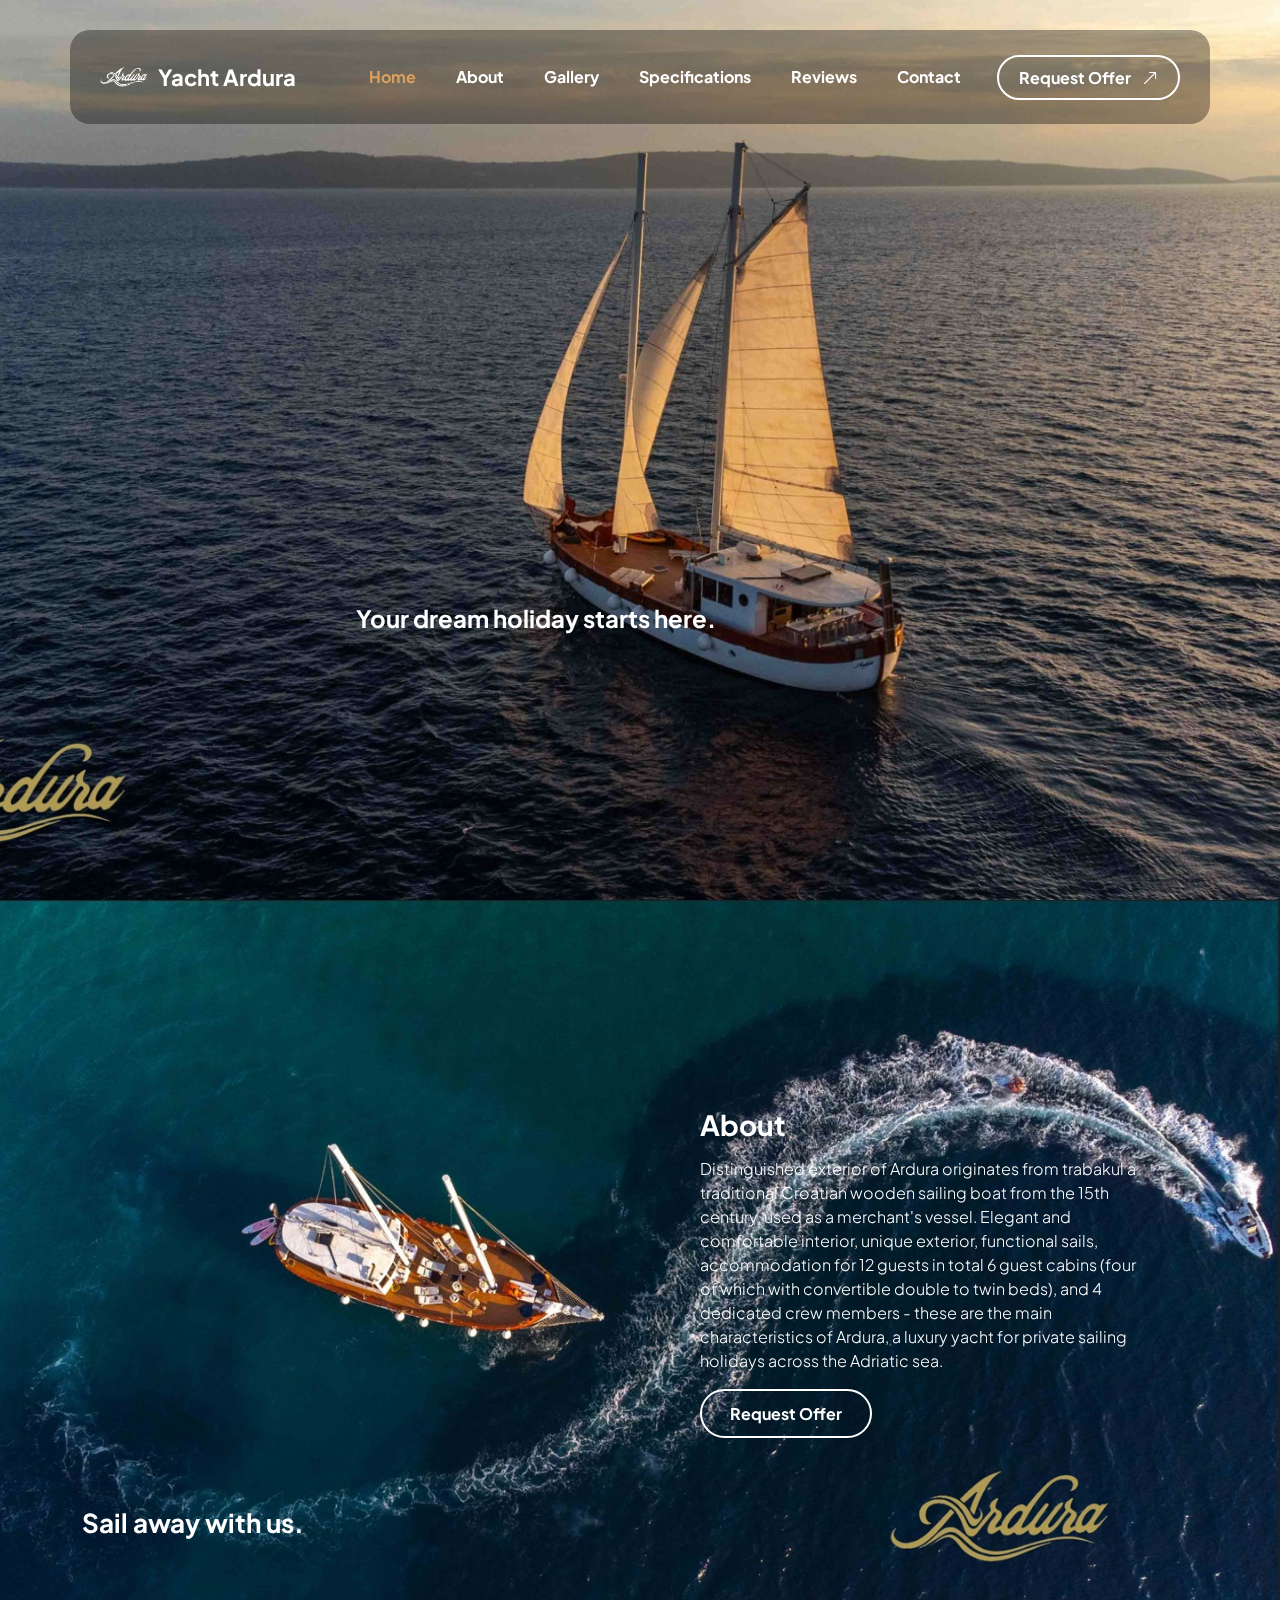
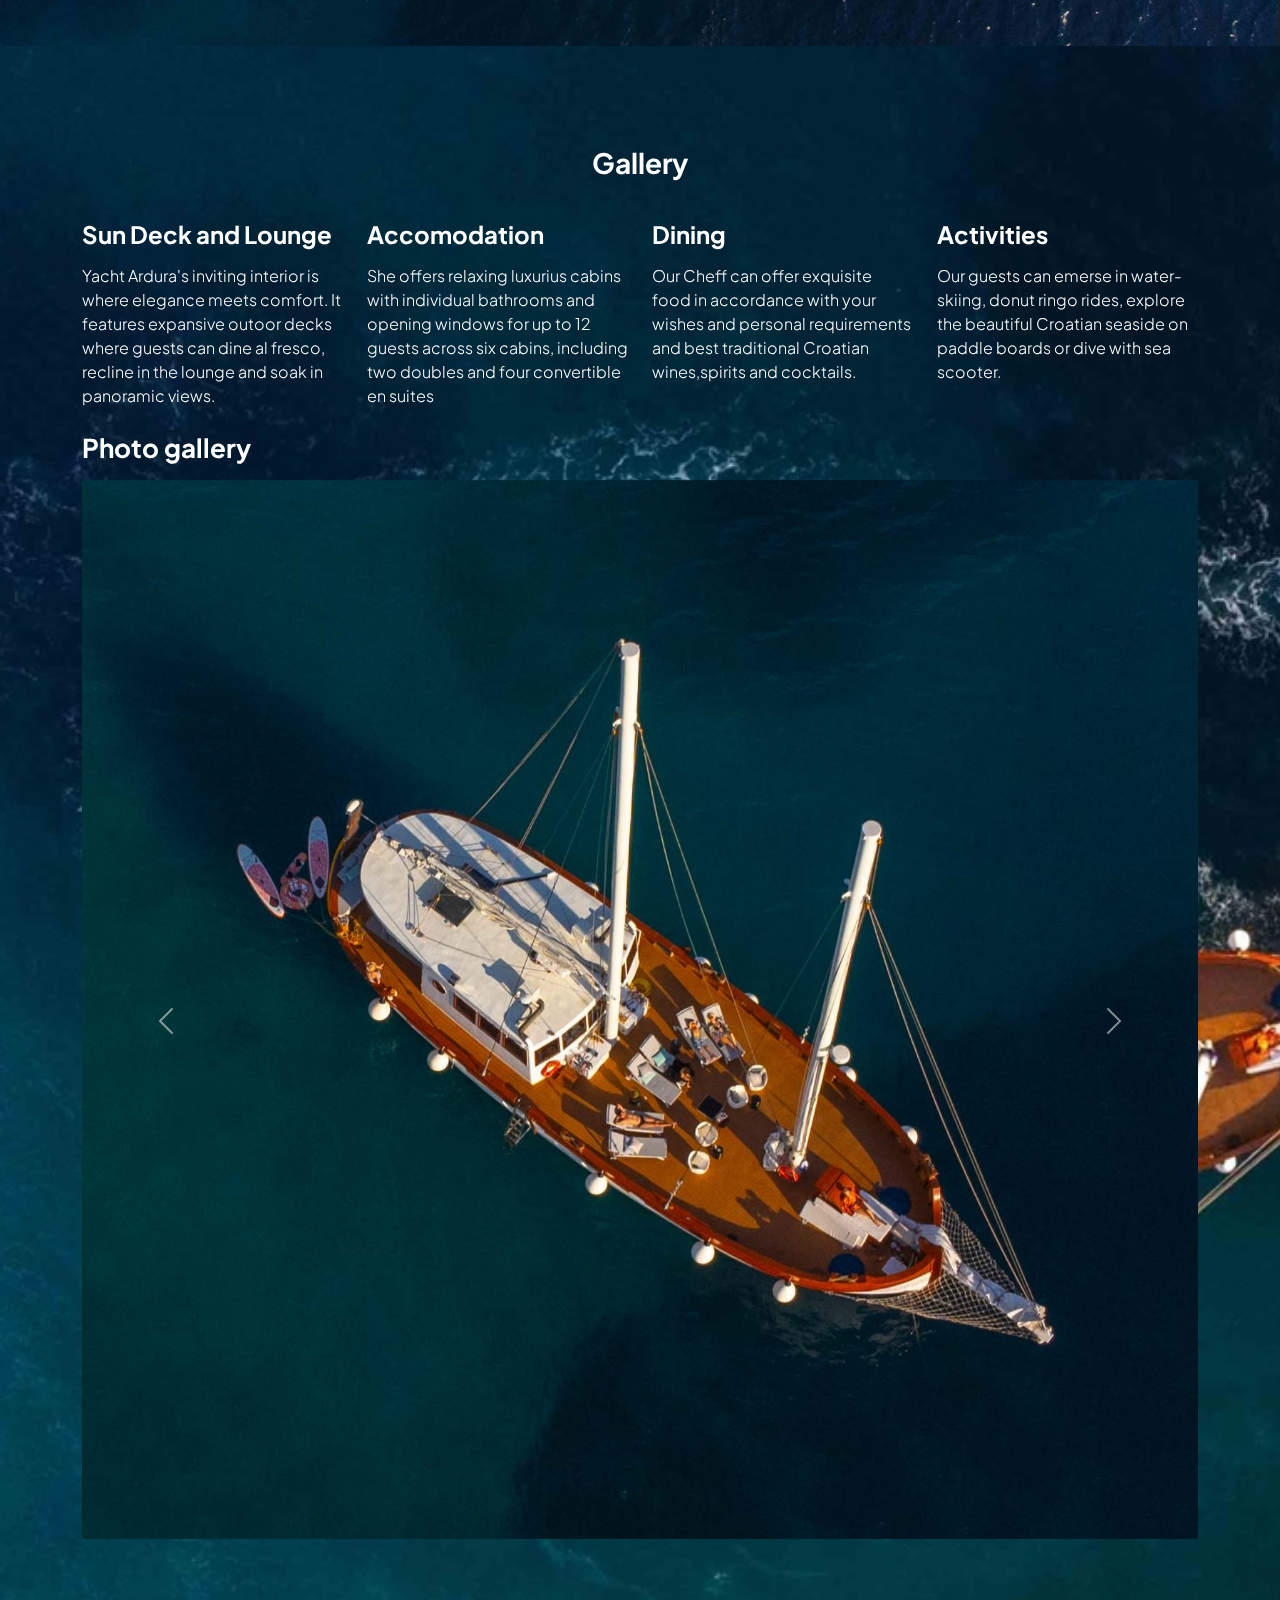
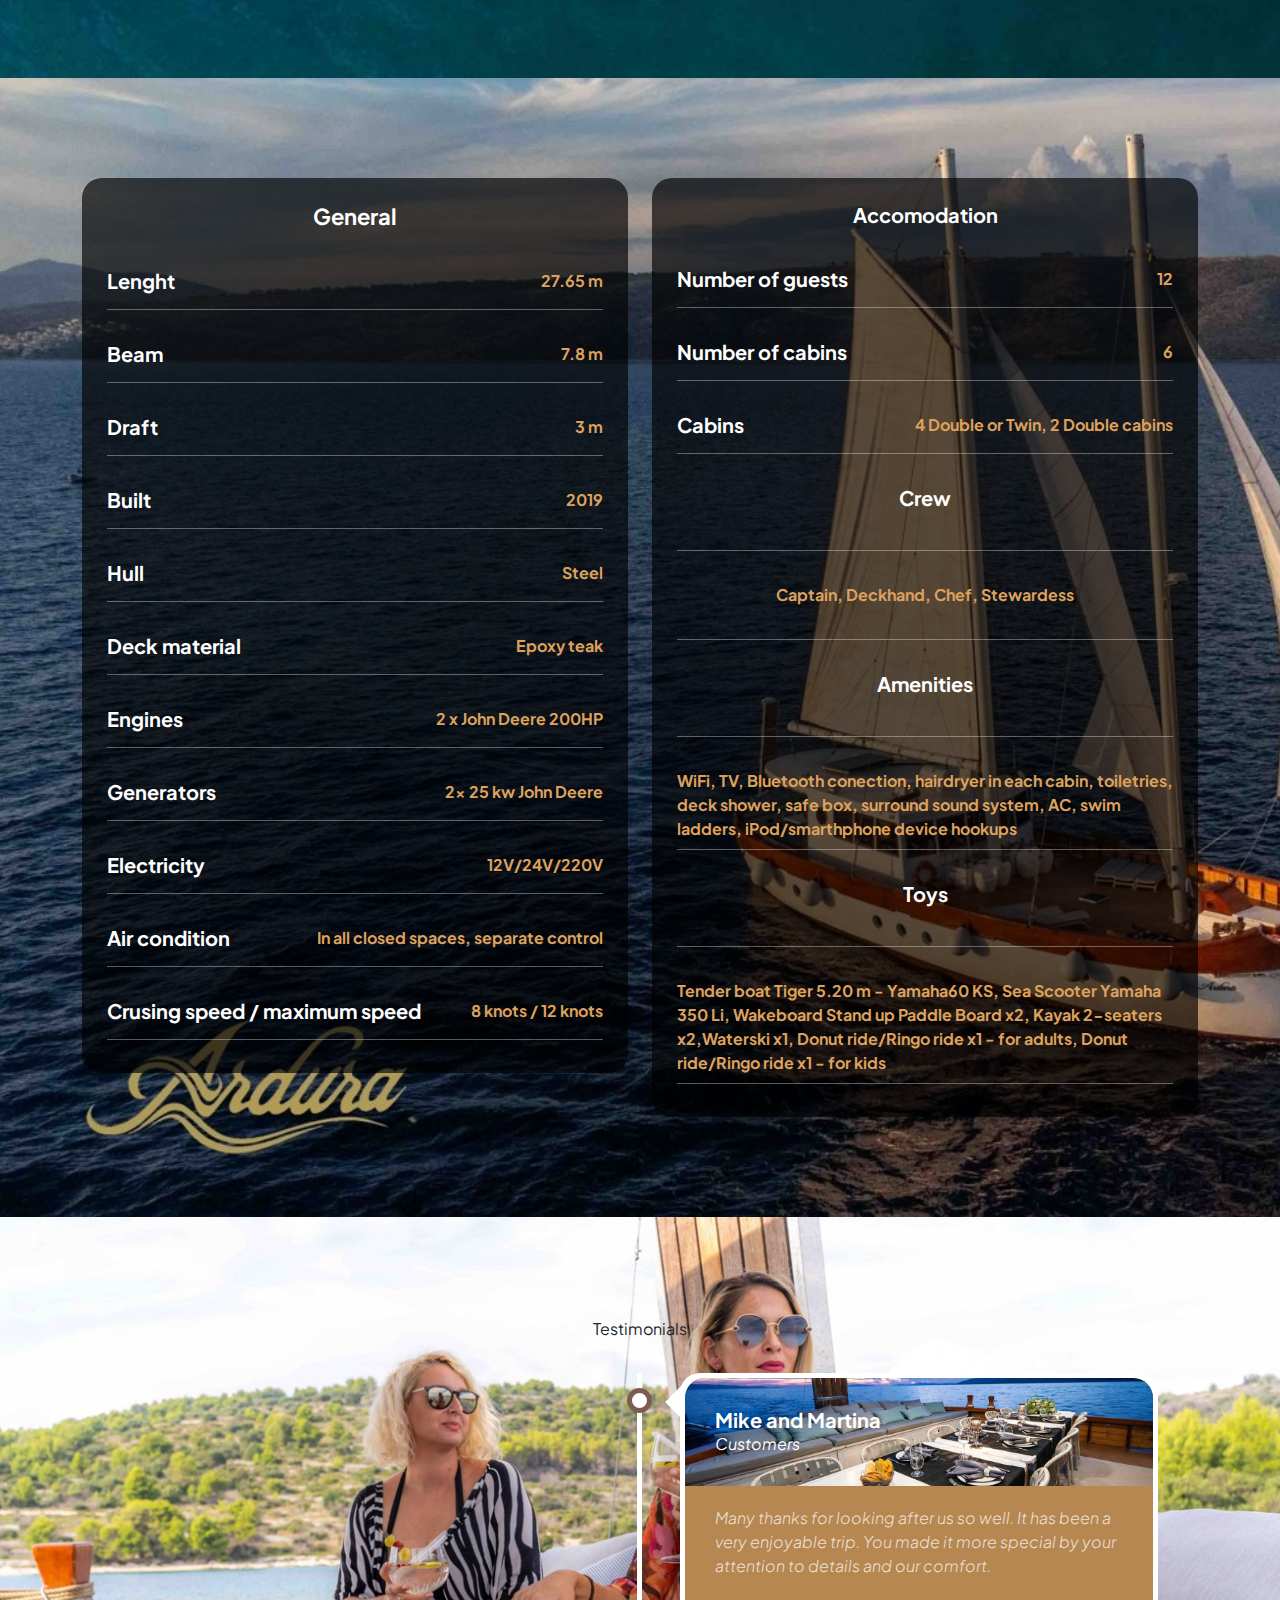
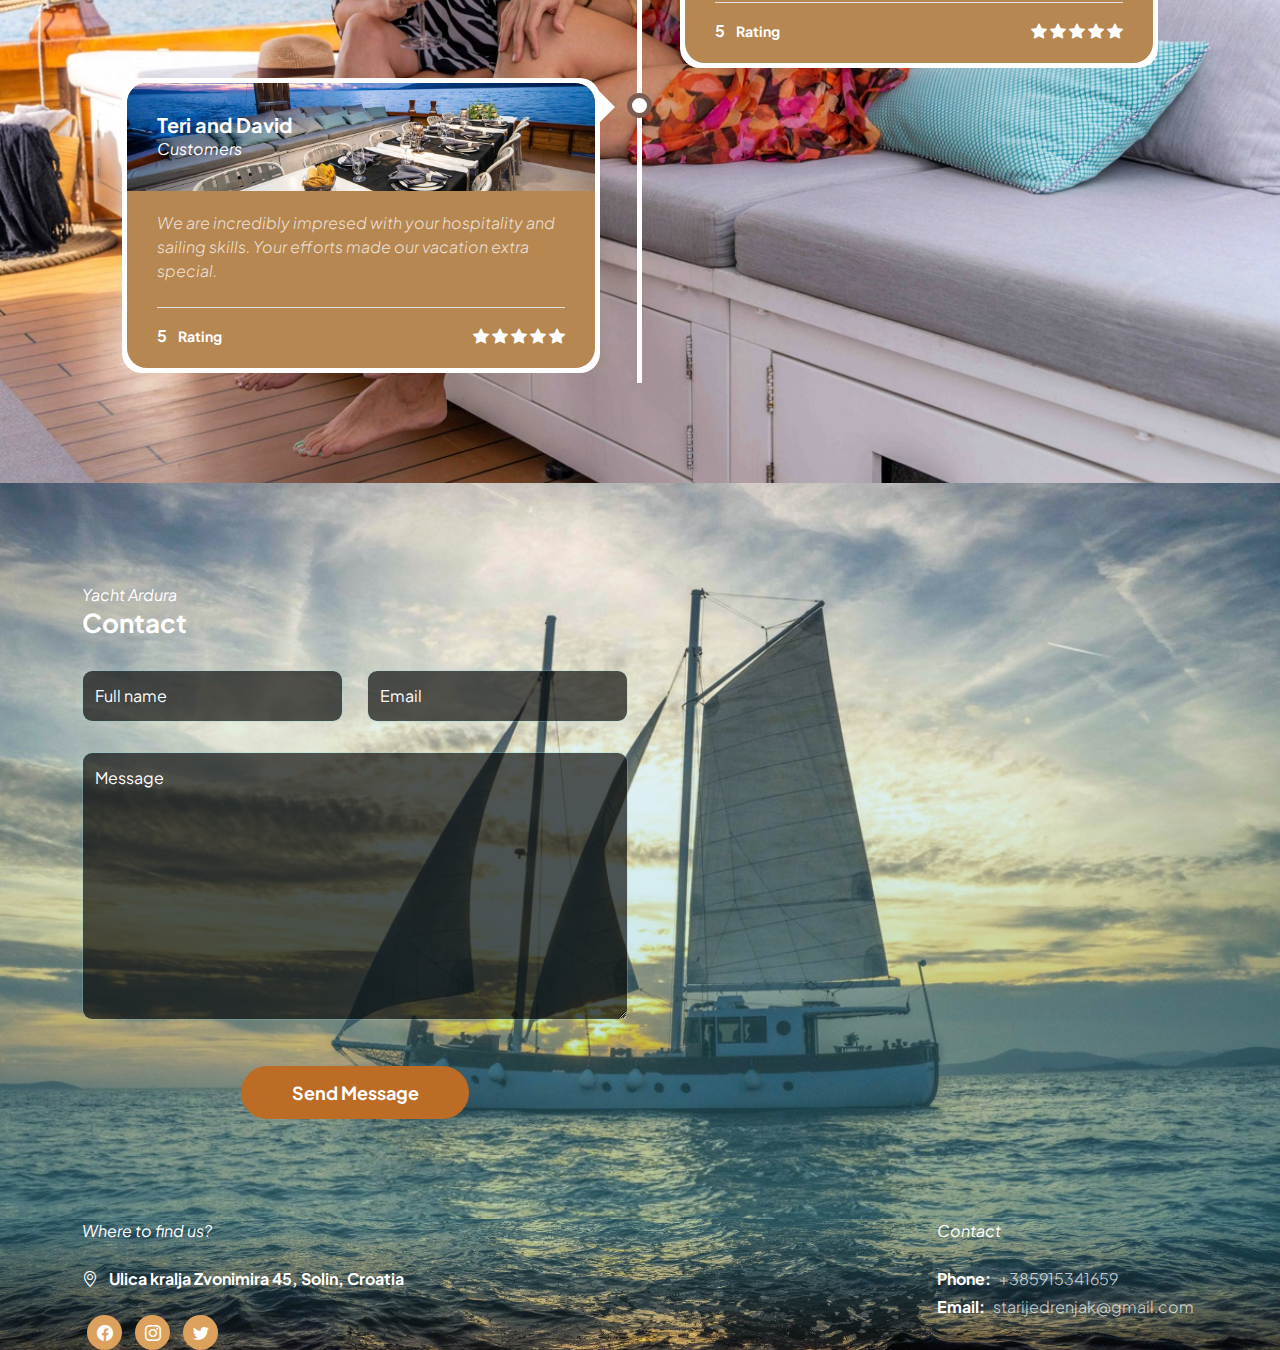
==== index.html @ 4494aa52 "Update index.html" ====
<!doctype html>
<html lang="en">
    <head>
        <meta charset="utf-8">
        <meta name="viewport" content="width=device-width, initial-scale=1">

        <title>Yacht Ardura HTML CSS</title>

        <!-- CSS FILES -->                
        <link rel="preconnect" href="https://fonts.googleapis.com">
        
        <link rel="preconnect" href="https://fonts.gstatic.com" crossorigin>

        <link href="https://fonts.googleapis.com/css2?family=Plus+Jakarta+Sans:ital,wght@0,200;0,400;0,600;0,700;1,200;1,700&display=swap" rel="stylesheet">
            
        <link href="css/bootstrap.min.css" rel="stylesheet">

        <link href="css/bootstrap-icons.css" rel="stylesheet">

        <link href="css/vegas.min.css" rel="stylesheet">

        <link href="css/custom.css" rel="stylesheet">
        
<!--navigation bar-->
</head>
    
<body>
            
        <main>
            <nav class="navbar navbar-expand-lg">                
                <div class="container">
                    <a class="navbar-brand d-flex align-items-center" href="index.html">
                        <img src="images/arduragoldlogo.png" class="navbar-brand-image img-fluid" alt="">
                        Yacht Ardura
                    </a>
    
                    <button class="navbar-toggler" type="button" data-bs-toggle="collapse" data-bs-target="#navbarNav" aria-controls="navbarNav" aria-expanded="false" aria-label="Toggle navigation">
                        <span class="navbar-toggler-icon"></span>
                    </button>
    
                    <div class="collapse navbar-collapse" id="navbarNav">
                        <ul class="navbar-nav ms-lg-auto">
                            <li class="nav-item">
                                <a class="nav-link click-scroll" href="#section_1">Home</a>
                            </li>
    
                            <li class="nav-item">
                                <a class="nav-link click-scroll" href="#section_2">About</a>
                            </li>

                            <li class="nav-item">
                                <a class="nav-link click-scroll" href="#section_3">Gallery</a>
                            </li>

                            <li class="nav-item">
                                <a class="nav-link click-scroll" href="#section_4">Specifications</a>
                            </li>

                            <li class="nav-item">
                                <a class="nav-link click-scroll" href="#section_5">Reviews</a>
                            </li>

                            <li class="nav-item">
                                <a class="nav-link click-scroll" href="#section_6">Contact</a>
                            </li>
                        </ul>

                        <div class="ms-lg-3">
                            <a class="btn custom-btn custom-border-btn" href="book.html">
                                Request Offer
                                <i class="bi-arrow-up-right ms-2"></i>
                            </a>
                        </div>
                    </div>
                </div>
            </nav>

<!--home-->
                <section class="hero-section d-flex justify-content-center align-items-center" id="section_1">

                    <div class="container">
                        <div class="row align-items-center">

                            <div class="col-lg-6 col-12 mx-auto">
                                <em class="small-text"></em>
                                
                            <h1>
                             </br>
                             </br>  
                             </br>
                             </br>
                             </br>
                             </br>
                             </br>
                             </br>  
                             </br>
                             </br>
                             </br>
                            </h1>
                                   <div class="col-lg-12 col-12 text-center mb-4 pb-lg-2">
                                  <h3 class="text-white">Your dream holiday starts here.</h3>
                                  </div>                      
                            </div>
                        </div>
                    </div>
                    <div class="hero-slides"></div>
                </section>

<!--about-->
                <section class="about-section section-padding" id="section_2">
                    <div class="section-overlay"></div>
                    <div class="container">
                        <div class="row align-items-center">
                            <div class="col-lg-6 col-12">
                                <div class="ratio ratio-1x1">
                                        <div class="about-video-info d-flex flex-column">
                                        <h4 class="mt-auto"></h4>
                                        <h2>Sail away with us.</h2>
                                    </div>
                                </div>
                            </div>

                            <div class="col-lg-5 col-12 mt-4 mt-lg-0 mx-auto">
                                <em class="text-white"></em>
                                <h1 class="text-white mb-3">About</h1>
                                <p class="text-white">Distinguished exterior of Ardura originates from trabakul a traditional Croatian wooden sailing boat from the 15th century, used as a merchant's vessel. Elegant and comfortable interior, unique exterior, functional sails, accommodation for 12 guests in total 6 guest cabins (four of which with convertible double to twin beds), and 4 dedicated crew members - these are the main characteristics of Ardura, a luxury yacht for private sailing holidays across the Adriatic sea.
                                </p>
                             <a class="btn custom-btn custom-border-btn" href="book.html">Request Offer</a>
                            </div>
                        </div>
                    </div>
                </section>
 <!--gallery-->     
                <section class="gallery-section section-padding" id="section_3">
                                  <div class="container">
                        <div class="row justify-content-center">
                            <div class="col-lg-12 col-12 text-center mb-4 pb-lg-2">
                                <h1 class="text-white">Gallery</h1>
                            </div>

                            <div class="col-lg-3 col-md-6 col-12 mb-4">
                                <div class="team-block-wrap">
                                    <div class="team-block-info d-flex flex-column">
                                        <div class="d-flex mt-auto mb-3">
                                            <h3 class="text-white mb-0">Sun Deck and Lounge</h3>
                                        </div>
                                        <p class="text-white mb-0">Yacht Ardura's inviting interior is where elegance meets comfort. It features expansive outoor decks where guests can dine al fresco, recline in the lounge and soak in panoramic views.</p>
                                    </div>
                                </div>
                            </div>
                            <div class="col-lg-3 col-md-6 col-12 mb-4">
                                <div class="team-block-wrap">
                                    <div class="team-block-info d-flex flex-column">
                                        <div class="d-flex mt-auto mb-3">
                                            <h3 class="text-white mb-0">Accomodation</h3>
                                        </div>
                                        <p class="text-white mb-0">She offers relaxing luxurius cabins with individual bathrooms and opening windows for up to 12 guests across six cabins, including two doubles and four convertible en suites</p>
                                    </div>
                                </div>
                            </div>
                            <div class="col-lg-3 col-md-6 col-12 mb-4">
                                <div class="team-block-wrap">
                                    <div class="team-block-info d-flex flex-column">
                                        <div class="d-flex mt-auto mb-3">
                                            <h3 class="text-white mb-0">Dining</h3>
                                         </div>
                                        <p class="text-white mb-0">Our Cheff can offer exquisite food in accordance with your wishes and personal requirements and best traditional Croatian wines,spirits and cocktails.</br> </br>  </p>
                                    </div>
                                </div>
                            </div>
                            <div class="col-lg-3 col-md-6 col-12 mb-4">
                                <div class="team-block-wrap">
                                    <div class="team-block-info d-flex flex-column">
                                        <div class="d-flex mt-auto mb-3">
                                            <h3 class="text-white mb-0">Activities</h3>
                                        </div>
                                        <p class="text-white mb-0">Our guests can emerse in water-skiing, donut ringo rides, explore the beautiful Croatian seaside on  paddle boards or dive with sea scooter.</p>
                                    </div>                                
                                </div>
                            </div>
                        </div>
                                        <div class="section-overlay"></div>
                                        <h2 class="text-white mb-3">Photo gallery</h2>
                                          <div class="carousel-container">
                                       <style>
                                           .carousel-indicators img{
                                               width: 70px;
                                               display: block;
                                           }
                                           .carousel-indicators button{
                                               width: max-content!important;
                                           }
                                           .carousel-indicators{
                                               position: unset;
                                           }
                                       </style>
                                       
                         <div class="carousel slide" 
                                   id="carouselDemo"
                                   data-bs-wrap="true" 
                                   data-bs-ride="carousel">
                                   
                                       <div class="carousel-inner">
                                        <div class="carousel-item active"
                                        data-bs-interval="2000">
                                            <img src="images/topardura.jpg" class="w-100">
                                            <div class="carousel-caption">
                                            </div>
                                        </div>

                                        <div class="carousel-item " 
                                        data-bs-interval="2000">
                                            <img src="images/guests sundeck.jpg" class="w-100">
                                            <div class="carousel-caption">
                                           </div>
                                        </div>
                                
                                        <div class="carousel-item " 
                                        data-bs-interval="2000">
                                            <img src="images/luminous main saloon.jpg" class="w-100">
                                            <div class="carousel-caption">
                                           </div>
                                        </div>
                                
                                        <div class="carousel-item " 
                                        data-bs-interval="2000">
                                            <img src="images/room main.jpg" class="w-100">
                                            <div class="carousel-caption">
                                            </div>
                                        </div>
                                
                                        <div class="carousel-item "
                                        data-bs-interval="2000">
                                            <img src="images/room and bathroom.jpg" class="w-100">
                                            <div class="carousel-caption">
                                            </div>
                                        </div>

                                        <div class="carousel-item "
                                        data-bs-interval="2000">
                                            <img src="images/room double to single.jpg" class="w-100">
                                            <div class="carousel-caption">
                                            </div>
                                        </div>

                                        <div class="carousel-item " 
                                              data-bs-interval="2000">
                                               <img src="images/wine.jpg" class="w-100">
                                               <div class="carousel-caption">
                                              </div>
                                        </div>
                                                                         
                                        <div class="carousel-item " 
                                           data-bs-interval="2000">
                                               <img src="images/sea food.jpg" class="w-100">
                                               <div class="carousel-caption">
                                              </div>
                                        </div>
                                   
                                        <div class="carousel-item " 
                                           data-bs-interval="2000">
                                               <img src="images/dinner.jpg" class="w-100">
                                               <div class="carousel-caption">
                                               </div>
                                        </div>
                                   
                                        <div class="carousel-item "
                                        data-bs-interval="2000">
                                               <img src="images/guests at dinner.jpg" class="w-100">
                                               <div class="carousel-caption">
                                               </div>
                                        </div>
                                    </div>
                                   
                                    <button class="carousel-control-prev" 
                                        type="button"
                                        data-bs-target="#carouselDemo" 
                                        data-bs-slide="prev">
                                        <span class="carousel-control-prev-icon"></span>
                                   </button>
                                   
                                    <button class="carousel-control-next"
                                        type="button"
                                        data-bs-target="#carouselDemo"
                                       data-bs-slide="next">
                                       <span class="carousel-control-next-icon"></span>
                                    </button>
                                   
                                    <div class="carousel-indicators">
                                         <button type="button" class="active"
                                         data-bs-target="#carouselDemo"
                                         data-bs-slide-to="0">
                                     </button>
                               
                                    <button type="button" 
                                     data-bs-target="#carouselDemo"
                                     data-bs-slide-to="1">
                                    </button>

                                <button type="button" 
                                    data-bs-target="#carouselDemo"
                                    data-bs-slide-to="2">
                                   </button>
                            
                                <button type="button"
                                    data-bs-target="#carouselDemo"
                                    data-bs-slide-to="3">
                                </button>
                            
                                <button type="button"
                                    data-bs-target="#carouselDemo"
                                   data-bs-slide-to="4">
                                 </button>


                                <button type="button"
                                   data-bs-target="#carouselDemo"
                                   data-bs-slide-to="5">
                                   </button>

                                <button type="button" class="active"
                                   data-bs-target="#carouselDemo"
                                    data-bs-slide-to="6">
                                  </button>
                                   
                                <button type="button" 
                                    data-bs-target="#carouselDemo"
                                      data-bs-slide-to="7">
                                 </button>
                                   
                                 <button type="button"
                                           data-bs-target="#carouselDemo"
                                        data-bs-slide-to="8">                          
                                 </button>
                                   
                                <button type="button"
                                           data-bs-target="#carouselDemo"
                                           data-bs-slide-to="9">                                          
                                </button>
                                         </button>
                                       </div>
                                   </div>
                               </div>
                            </div>
                        </div>  
                               <script src="https://cdn.jsdelivr.net/npm/bootstrap@5.2.3/dist/js/bootstrap.min.js"></script>
                           </section> 

 <!--Specification-->     
                <section class="specifications-section section-padding" id="section_4">
                    <div class="container">
                        <div class="row">

                            <div class="col-lg-6 col-12 mb-4 mb-lg-0">
                                <div class="menu-block-wrap">
                                    <div class="text-center mb-4 pb-lg-2">
                                        <h4 class="text-white">General</h4>
                                    </div>

                                    <div class="menu-block my-4">
                                        <div class="d-flex">
                                            <h6>Lenght</h6>
                                            <span class="underline"></span>
                                            <strong class="ms-auto">27.65 m</strong>
                                        </div>
                                        <div class="border-top mt-2 pt-2"> 
                                        </div>
                                    </div>
                                   
                                    <div class="menu-block my-4">
                                        <div class="d-flex">
                                            <h6>
                                               Beam
                                            </h6>
                                            <span class="underline"></span>
                                            <strong class="text-white ms-auto"><del></del></strong>
                                            <strong class="ms-2">7.8 m</strong>
                                        </div>
                                        <div class="border-top mt-2 pt-2">                          
                                        </div>
                                    </div>

                                    <div class="menu-block">
                                        <div class="d-flex">
                                            <h6>Draft
                                                <span class="badge ms-3"></span>
                                            </h6>
                                            <span class="underline"></span>
                                            <strong class="ms-auto">3 m</strong>
                                        </div>
                                        <div class="border-top mt-2 pt-2">
                                        </div>
                                    </div>

                                    <div class="menu-block my-4">
                                        <div class="d-flex">
                                            <h6>Built</h6>
                                            <span class="underline"></span>
                                            <strong class="ms-auto">2019</strong>
                                        </div>
                                        <div class="border-top mt-2 pt-2">
                                    </div>
                                    
                                    </div><div class="menu-block my-4">
                                        <div class="d-flex">
                                            <h6>
                                                Hull
                                            </h6>
                                            <span class="underline"></span>
                                            <strong class="text-white ms-auto"><del></del></strong>
                                            <strong class="ms-2">Steel</strong>
                                        </div>
                                        
                                        <div class="border-top mt-2 pt-2">                           
                                        </div>
                                    </div>

                                    <div class="menu-block my-4">
                                        <div class="d-flex">
                                            <h6>
                                               Deck material
                                            </h6>
                                            <span class="underline"></span>
                                            <strong class="text-white ms-auto"><del></del></strong>
                                            <strong class="ms-2">Epoxy teak</strong>
                                        </div>
                                        <div class="border-top mt-2 pt-2">                          
                                        </div>
                                    </div>
 
                                    <div class="menu-block my-4">
                                        <div class="d-flex">
                                            <h6>
                                               Engines
                                            </h6>
                                            <span class="underline"></span>
                                            <strong class="text-white ms-auto"><del></del></strong>
                                            <strong class="ms-2">2 x John Deere 200HP</strong>
                                        </div>
                                        <div class="border-top mt-2 pt-2">
                                        </div>                         
                                    </div>

                                    <div class="menu-block my-4">
                                        <div class="d-flex">
                                            <h6>Generators</h6>
                                            <span class="underline"></span>
                                            <strong class="ms-auto">2x 25 kw John Deere</strong>
                                        </div>
                                        <div class="border-top mt-2 pt-2">
                                        </div>
                                    </div>

                                    <div class="menu-block my-4">
                                        <div class="d-flex">
                                            <h6>Electricity</h6>
                                            <span class="underline"></span>
                                            <strong class="text-white ms-auto"><del></del></strong>
                                            <strong class="ms-2">12V/24V/220V</strong>
                                        </div>
                                        <div class="border-top mt-2 pt-2">                           
                                        </div>
                                    </div>

                                    <div class="menu-block my-4">
                                        <div class="d-flex">
                                            <h6>Air condition</h6>
                                            <span class="underline"></span>
                                            <strong class="text-white ms-auto"><del></del></strong>
                                            <strong class="ms-2">In all closed spaces, separate control</strong>
                                        </div>
                                        <div class="border-top mt-2 pt-2">                         
                                        </div>
                                    </div>
                             
                             
                                    <div class="menu-block">
                                        <div class="d-flex">
                                            <h6>Crusing speed / maximum speed </h6>
                                            <span class="underline"></span>
                                            <strong class="ms-auto">8 knots / 12 knots</strong>
                                        </div>
                                        <div class="border-top mt-2 pt-2">  
                                        </div>
                                    </div>
                                </div>
                            </div>

                            <div class="col-lg-6 col-12">
                                <div class="menu-block-wrap">
                                    <div class="text-center mb-4 pb-lg-2">
                                     <h6 class="text-white">Accomodation</h6>
                                    </div>

                                    <div class="menu-block">
                                        <div class="d-flex">
                                            <h6>Number of guests</h6>
                                            <span class="underline"></span>
                                            <strong class="text-white ms-auto"><del></del></strong>
                                            <strong class="ms-2">12</strong>
                                        </div>
                                        <div class="border-top mt-2 pt-2">
                                      </div>
                                    </div>

                                    <div class="menu-block my-4">
                                        <div class="d-flex">
                                            <h6>Number of cabins</h6>
                                            <span class="underline"></span>
                                            <strong class="ms-auto">6</strong>
                                        </div>
                                        <div class="border-top mt-2 pt-2">
                                      </div>
                                    </div>

                                    <div class="menu-block">
                                        <div class="d-flex">
                                            <h6>Cabins</h6>
                                            <span class="underline"></span>
                                            <strong class="ms-auto">4 Double or Twin, 2 Double cabins</strong>
                                        </div>
                                        <div class="border-top mt-2 pt-2">
                                     </div>
                                    </div>

                                    <div class="menu-block my-4">
                                        <div class="text-center mb-4 pb-lg-2">
                                            <h6 class="text-white">Crew</h6>
                                           
                                             <span class="underline"></span>
                                        </div>
                                        <div class="border-top mt-2 pt-2">                    
                                        </div>
                                    </div> 

                                    <div class="menu-block">
                                        <div class="text-center mb-4 pb-lg-2">
                                            <span class="underline"></span>
                                            <strong class="ms-auto">Captain, Deckhand, Chef, Stewardess</strong>
                                        </div>
                                        <div class="border-top mt-2 pt-2">
                                     </div>
                                    </div>


                                    <div class="menu-block my-4">
                                        <div class="text-center mb-4 pb-lg-2">
                                            <h6 class="text-white">Amenities</h6>
                                        <span class="underline"></span>
                                        </div>
                                        <div class="border-top mt-2 pt-2">                    
                                        </div>
                                    </div>
                                    <div class="menu-block">
                                        <div class="d-flex">
                                            <span class="underline"></span>
                                            <strong class="ms-auto"> WiFi, TV, Bluetooth conection, hairdryer in each cabin, toiletries, deck shower, safe box, surround sound system, AC, swim ladders, iPod/smarthphone device hookups</strong>
                                        </div>
                                        <div class="border-top mt-2 pt-2">
                                     </div>
                                    </div>


                                    <div class="menu-block my-4">
                                        <div class="text-center mb-4 pb-lg-2">
                                            <h6 class="text-white">Toys</h6>
                                             <span class="underline"></span>
                                        </div>
                                        <div class="border-top mt-2 pt-2">                    
                                        </div>
                                    </div>
                                    <div class="menu-block">
                                        <div class="d-flex">
                                            <span class="underline"></span>
                                            <strong class="ms-auto">Tender boat Tiger 5.20 m - Yamaha60 KS, Sea Scooter Yamaha 350 Li, Wakeboard Stand up Paddle Board x2, Kayak 2-seaters x2,Waterski x1, Donut ride/Ringo ride x1 - for adults, Donut ride/Ringo ride x1 - for kids  </strong>
                                        </div>
                                        <div class="border-top mt-2 pt-2">
                                     </div>
                                </div>                                             
                             </div>
                        </div>
                    </div>
                </div>
                </section>


                <section class="reviews-section section-padding section-bg" id="section_5">
                    <div class="container">
                        <div class="row justify-content-center">

                            <div class="col-lg-12 col-12 text-center mb-4 pb-lg-2"
                             <h1 class="text-black">Testimonials</h1>
                            </div>

                            <div class="timeline">
                                <div class="timeline-container timeline-container-right">
                                    <div class="timeline-content">
                                        <div class="reviews-block">
                                            <div class="reviews-block-image-wrap d-flex align-items-center">

                                                <div class="">
                                                    <h6 class="text-white mb-0">Mike and Martina</h6>
                                                    <em class="text-white"> Customers</em>
                                                </div>
                                            </div>
                                        

                                            <div class="reviews-block-info">
                                                <p>Many thanks for looking after us so well. It has been a very enjoyable trip. You made it more special by your attention to details and our comfort.</p>

                                                <div class="d-flex border-top pt-3 mt-4">
                                                    <strong class="text-white">5 <small class="ms-2">Rating</small></strong>

                                                    <div class="reviews-group ms-auto">
                                                        <i class="bi-star-fill"></i>
                                                        <i class="bi-star-fill"></i>
                                                        <i class="bi-star-fill"></i>
                                                        <i class="bi-star-fill"></i>
                                                        <i class="bi-star-fill"></i>
                                                    </div>
                                                </div>
                                            </div>
                                        </div>
                                    </div>
                                </div>

                                <div class="timeline-container timeline-container-left">
                                    <div class="timeline-content">
                                        <div class="reviews-block">
                                            <div class="reviews-block-image-wrap d-flex align-items-center">
                                             

                                                <div class="">
                                                    <h6 class="text-white mb-0">Teri and David</h6>
                                                    <em class="text-white"> Customers</em>
                                                </div>
                                            </div>

                                            <div class="reviews-block-info">
                                                <p>We are incredibly impresed with your hospitality and sailing skills. Your efforts made our vacation extra special.</p>

                                                <div class="d-flex border-top pt-3 mt-4">
                                                    <strong class="text-white">5 <small class="ms-2">Rating</small></strong>

                                                    <div class="reviews-group ms-auto">
                                                        <i class="bi-star-fill"></i>
                                                        <i class="bi-star-fill"></i>
                                                        <i class="bi-star-fill"></i>
                                                        <i class="bi-star-fill"></i>
                                                        <i class="bi-star-fill"></i>
                                                    </div>
                                                </div>
                                            </div>
                                        </div>
                                    </div>
                                </div>
                            </div>
                        </div>
                    </div>
                </section>

<!--Contact booking-->
                <section class="contact-section section-padding" id="section_6">
                    <div class="container">
                        <div class="row">   

                            <div class="col-lg-12 col-12">
                                <em class="text-white">Yacht Ardura</em>
                                <h2 class="text-white mb-4 pb-lg-2">Contact</h2>
                            </div>
                            <div class="col-lg-6 col-12">
                                <form action="#" method="post" class="custom-form contact-form" role="form">
                                <div class="row">
                                    <div class="col-lg-6 col-12">
                                       
                                        <input type="text" name="name" id="name" class="form-control" placeholder="Full name" required="">
                                    </div>
                                    <div class="col-lg-6 col-12">
                                      
                                        <input type="email" name="email" id="email" pattern="[^ @]*@[^ @]*" class="form-control" placeholder="Email" required="">
                                    </div>
                                    <div class="col-12">

                                                                                                           
                                        <textarea name="message" rows="10" class="form-control" id="message" placeholder="Message" required=""></textarea>   
                                    </div>
                                </div>

                                <div class="col-lg-5 col-12 mx-auto mt-3">
                                    <button type="submit" class="form-control">Send Message</button>
                                </div>
                            </form>
                        </div>
                    </div>
                </section>

                <footer class="site-footer">
                    <div class="container">
                        <div class="row">

                            <div class="col-lg-4 col-12 me-auto">
                                <em class="text-white d-block mb-4">Where to find us?</em>

                                <strong class="text-white">
                                    <i class="bi-geo-alt me-2"></i>
                                    Ulica kralja Zvonimira 45, Solin, Croatia
                                </strong>

                                <ul class="social-icon mt-4">
                                    <li class="social-icon-item">
                                        <a href="https://www.facebook.com/YachtArdura/" class="social-icon-link bi-facebook"></a>
                                    </li>
        
                                    <li class="social-icon-item">
                                        <a href="https://www.instagram.com/yacht_ardura/" target="_new" class="social-icon-link bi-instagram"></a>
                                    </li>

                                    <li class="social-icon-item">
                                        <a href="https://x.com/i/flow/login?redirect_after_login=%2Fardurayacht" class="social-icon-link bi-twitter"></a>
                                    </li>
                                </ul>
                            </div>

                            <div class="col-lg-3 col-12 mt-4 mb-3 mt-lg-0 mb-lg-0">
                                <em class="text-white d-block mb-4">Contact</em>

                                <p class="d-flex mb-1">
                                    <strong class="me-2">Phone:</strong>
                                    <a href="tel: +385915341659" class="site-footer-link">
                                       +385915341659</a>
                                </p>

                                <p class="d-flex">
                                    <strong class="me-2">Email:</strong>
                                    <a href="mailto:starijedrenjak@gmail.com?subject=Mail from Our Site" class=site-footer-link>starijedrenjak@gmail.com </a> 
                                </p>
                            </div>                       
                        </div>
                     </div>
                </footer>
            </main>

        <!-- JAVASCRIPT FILES -->
        <script src="js/jquery.min.js"></script>
        <script src="js/bootstrap.min.js"></script>
        <script src="js/jquery.sticky.js"></script>
        <script src="js/click-scroll.js"></script>
        <script src="js/vegas.min.js"></script>
        <script src="js/custom.js"></script>

    </body>
</html>
---- css/vegas.min.css ----
.vegas-content-scrollable,.vegas-overlay,.vegas-slide,.vegas-slide-inner,.vegas-timer{position:absolute;top:0;left:0;bottom:0;right:0;overflow:hidden;border:none;padding:0;margin:0}.vegas-content-scrollable{position:relative;height:100%;overflow:auto}.vegas-overlay{opacity:.5;background:url(./overlays/02.png) center center}.vegas-timer{top:auto;bottom:0;height:2px}.vegas-timer-progress{width:0%;height:100%;background:#fff;transition:width ease-out}.vegas-timer-running .vegas-timer-progress{width:100%}.vegas-slide,.vegas-slide-inner{margin:0;padding:0;background:center center no-repeat;transform:translateZ(0);will-change:transform,opacity}body .vegas-container{overflow:hidden!important;position:relative}.vegas-video{min-width:100%;min-height:100%;width:auto;height:auto}body.vegas-container{overflow:auto;position:static;z-index:-2}body.vegas-container>.vegas-overlay,body.vegas-container>.vegas-slide,body.vegas-container>.vegas-timer{position:fixed;z-index:-1}.vegas-transition-blur,.vegas-transition-blur2{opacity:0;filter:blur(32px) brightness(1.01)}.vegas-transition-blur-in,.vegas-transition-blur2-in{opacity:1;filter:blur(0) brightness(1.01)}.vegas-transition-blur2-out{opacity:0}.vegas-transition-burn,.vegas-transition-burn2{opacity:0;filter:contrast(1000%) saturate(1000%)}.vegas-transition-burn-in,.vegas-transition-burn2-in{opacity:1;filter:contrast(100%) saturate(100%)}.vegas-transition-burn2-out{opacity:0;filter:contrast(1000%) saturate(1000%)}.vegas-transition-fade,.vegas-transition-fade2{opacity:0}.vegas-transition-fade-in,.vegas-transition-fade2-in{opacity:1}.vegas-transition-fade2-out{opacity:0}.vegas-transition-flash,.vegas-transition-flash2{opacity:0;filter:brightness(25)}.vegas-transition-flash-in,.vegas-transition-flash2-in{opacity:1;filter:brightness(1)}.vegas-transition-flash2-out{opacity:0;filter:brightness(25)}.vegas-transition-negative,.vegas-transition-negative2{opacity:0;filter:invert(100%)}.vegas-transition-negative-in,.vegas-transition-negative2-in{opacity:1;filter:invert(0)}.vegas-transition-negative2-out{opacity:0;filter:invert(100%)}.vegas-transition-slideDown,.vegas-transition-slideDown2{transform:translateY(-100%)}.vegas-transition-slideDown-in,.vegas-transition-slideDown2-in{transform:translateY(0)}.vegas-transition-slideDown2-out{transform:translateY(100%)}.vegas-transition-slideLeft,.vegas-transition-slideLeft2{transform:translateX(100%)}.vegas-transition-slideLeft-in,.vegas-transition-slideLeft2-in{transform:translateX(0)}.vegas-transition-slideLeft2-out,.vegas-transition-slideRight,.vegas-transition-slideRight2{transform:translateX(-100%)}.vegas-transition-slideRight-in,.vegas-transition-slideRight2-in{transform:translateX(0)}.vegas-transition-slideRight2-out{transform:translateX(100%)}.vegas-transition-slideUp,.vegas-transition-slideUp2{transform:translateY(100%)}.vegas-transition-slideUp-in,.vegas-transition-slideUp2-in{transform:translateY(0)}.vegas-transition-slideUp2-out{transform:translateY(-100%)}.vegas-transition-swirlLeft,.vegas-transition-swirlLeft2{transform:scale(2) rotate(35deg);opacity:0}.vegas-transition-swirlLeft-in,.vegas-transition-swirlLeft2-in{transform:scale(1) rotate(0);opacity:1}.vegas-transition-swirlLeft2-out,.vegas-transition-swirlRight,.vegas-transition-swirlRight2{transform:scale(2) rotate(-35deg);opacity:0}.vegas-transition-swirlRight-in,.vegas-transition-swirlRight2-in{transform:scale(1) rotate(0);opacity:1}.vegas-transition-swirlRight2-out{transform:scale(2) rotate(35deg);opacity:0}.vegas-transition-zoomIn,.vegas-transition-zoomIn2{transform:scale(0);opacity:0}.vegas-transition-zoomIn-in,.vegas-transition-zoomIn2-in{transform:scale(1);opacity:1}.vegas-transition-zoomIn2-out,.vegas-transition-zoomOut,.vegas-transition-zoomOut2{transform:scale(2);opacity:0}.vegas-transition-zoomOut-in,.vegas-transition-zoomOut2-in{transform:scale(1);opacity:1}.vegas-transition-zoomOut2-out{transform:scale(0);opacity:0}.vegas-animation-kenburns{-webkit-animation:kenburns ease-out;animation:kenburns ease-out}@-webkit-keyframes kenburns{0%{transform:scale(1.5)}100%{transform:scale(1)}}@keyframes kenburns{0%{transform:scale(1.5)}100%{transform:scale(1)}}.vegas-animation-kenburnsDownLeft{-webkit-animation:kenburnsDownLeft ease-out;animation:kenburnsDownLeft ease-out}@-webkit-keyframes kenburnsDownLeft{0%{transform:scale(1.5) translate(10%,-10%)}100%{transform:scale(1) translate(0,0)}}@keyframes kenburnsDownLeft{0%{transform:scale(1.5) translate(10%,-10%)}100%{transform:scale(1) translate(0,0)}}.vegas-animation-kenburnsDownRight{-webkit-animation:kenburnsDownRight ease-out;animation:kenburnsDownRight ease-out}@-webkit-keyframes kenburnsDownRight{0%{transform:scale(1.5) translate(-10%,-10%)}100%{transform:scale(1) translate(0,0)}}@keyframes kenburnsDownRight{0%{transform:scale(1.5) translate(-10%,-10%)}100%{transform:scale(1) translate(0,0)}}.vegas-animation-kenburnsDown{-webkit-animation:kenburnsDown ease-out;animation:kenburnsDown ease-out}@-webkit-keyframes kenburnsDown{0%{transform:scale(1.5) translate(0,-10%)}100%{transform:scale(1) translate(0,0)}}@keyframes kenburnsDown{0%{transform:scale(1.5) translate(0,-10%)}100%{transform:scale(1) translate(0,0)}}.vegas-animation-kenburnsLeft{-webkit-animation:kenburnsLeft ease-out;animation:kenburnsLeft ease-out}@-webkit-keyframes kenburnsLeft{0%{transform:scale(1.5) translate(10%,0)}100%{transform:scale(1) translate(0,0)}}@keyframes kenburnsLeft{0%{transform:scale(1.5) translate(10%,0)}100%{transform:scale(1) translate(0,0)}}.vegas-animation-kenburnsRight{-webkit-animation:kenburnsRight ease-out;animation:kenburnsRight ease-out}@-webkit-keyframes kenburnsRight{0%{transform:scale(1.5) translate(-10%,0)}100%{transform:scale(1) translate(0,0)}}@keyframes kenburnsRight{0%{transform:scale(1.5) translate(-10%,0)}100%{transform:scale(1) translate(0,0)}}.vegas-animation-kenburnsUpLeft{-webkit-animation:kenburnsUpLeft ease-out;animation:kenburnsUpLeft ease-out}@-webkit-keyframes kenburnsUpLeft{0%{transform:scale(1.5) translate(10%,10%)}100%{transform:scale(1) translate(0,0)}}@keyframes kenburnsUpLeft{0%{transform:scale(1.5) translate(10%,10%)}100%{transform:scale(1) translate(0,0)}}.vegas-animation-kenburnsUpRight{-webkit-animation:kenburnsUpRight ease-out;animation:kenburnsUpRight ease-out}@-webkit-keyframes kenburnsUpRight{0%{transform:scale(1.5) translate(-10%,10%)}100%{transform:scale(1) translate(0,0)}}@keyframes kenburnsUpRight{0%{transform:scale(1.5) translate(-10%,10%)}100%{transform:scale(1) translate(0,0)}}.vegas-animation-kenburnsUp{-webkit-animation:kenburnsUp ease-out;animation:kenburnsUp ease-out}@-webkit-keyframes kenburnsUp{0%{transform:scale(1.5) translate(0,10%)}100%{transform:scale(1) translate(0,0)}}@keyframes kenburnsUp{0%{transform:scale(1.5) translate(0,10%)}100%{transform:scale(1) translate(0,0)}}
/*# sourceMappingURL=vegas.min.css.map */
---- css/custom.css ----
/*---------------------------------------
  CUSTOM PROPERTIES ( VARIABLES )             
-----------------------------------------*/
:root {
  --white-color:                  #ffffff;
  --primary-color:                #54cbdb;
  --secondary-color:              #DDA15E;
  --section-bg-color:             #b78752;
  --custom-btn-bg-color:          #BC6C25;
  --custom-btn-bg-hover-color:    #DDA15E;
  --dark-color:                   #000000;
  --p-color:                      #717275;
  --border-color:                 #7fffd4;
  --link-hover-color:             #E76F51;

  --body-font-family:             'Plus Jakarta Sans', sans-serif;

  --h1-font-size:                 28px;
  --h2-font-size:                 26px;
  --h3-font-size:                 24px;
  --h4-font-size:                 22px;
  --h5-font-size:                 20px;
  --h6-font-size:                 20px;
  --p-font-size:                  16px;
  --btn-font-size:                16px;
  --form-btn-font-size:           18px;
  --menu-font-size:               16px;

  --border-radius-large:          100px;
  --border-radius-medium:         20px;
  --border-radius-small:          10px;

  --font-weight-thin:             200;
  --font-weight-light:            300;
  --font-weight-normal:           400;
  --font-weight-bold:             700;
}

body {
  background-color: var(--white-color);
  font-family: var(--body-font-family);

}


/*---------------------------------------
  TYPOGRAPHY               
-----------------------------------------*/

h2,
h3,
h4,
h5,
h6 {
  color: var(--white-color);
}

h1,
h2,
h3,
h4,
h5,
h6 {
  font-weight: var(--font-weight-bold);
}

h1 {
  font-size: var(--h1-font-size);
}

h2 {
  font-size: var(--h2-font-size);
}

h3 {
  font-size: var(--h3-font-size);
}

h4 {
  font-size: var(--h4-font-size);
}

h5 {
  font-size: var(--h5-font-size);
}

h6 {
  font-size: var(--h6-font-size);
}

p {
  color: var(--p-color);
  font-size: var(--p-font-size);
  font-weight: var(--font-weight-light);
}

ul li {
  color: var(--p-color);
  font-size: var(--p-font-size);
  font-weight: var(--font-weight-light);
}

a, 
button {
  touch-action: manipulation;
  transition: all 0.3s;
}

a {
  display: inline-block;
  color: var(--primary-color);
  text-decoration: none;
}

a:hover {
  color: var(--link-hover-color);
}

b,
strong {
  font-weight: var(--font-weight-bold);
}


/*---------------------------------------
  SECTION               
-----------------------------------------*/
.section-padding {
  padding-top: 100px;
  padding-bottom: 100px;
}

.section-bg {
  background-color: var(--section-bg-color);
}

.section-overlay {
  background-color: var(--light-color);
  position: absolute;
  z-index: 9;
  top: 0;
  left: 0;
  pointer-events: none;
  width: 100%;
  height: 100%;
  opacity: 0.65;
}

.section-overlay + .container {
  position: relative;
  z-index: 22;
}

.back-top-icon {
  font-size: var(--h2-font-size);
}


/*---------------------------------------
  TIMELINE               
-----------------------------------------*/
.timeline {
  position: relative;
  max-width: 1200px;
  margin: 0 auto;
}

.timeline::after {
  content: '';
  position: absolute;
  width: 5px;
  background-color: var(--white-color);
  top: 0;
  bottom: 0;
  left: 50%;
  margin-left: -3px;
}

.timeline-container {
  padding: 10px 40px;
  padding-top: 0;
  position: relative;
  background-color: inherit;
  width: 50%;
}

.timeline-container::after {
  content: '';
  position: absolute;
  width: 25px;
  height: 25px;
  right: -12px;
  background-color: var(--white-color);
  border: 5px solid #7c5c52;
  top: 15px;
  border-radius: 50%;
  z-index: 1;
}

.timeline-container-left {
  left: 0;
}

.timeline-container-right {
  left: 50%;
}

.timeline-container-left::before {
  content: " ";
  height: 0;
  position: absolute;
  top: 9px;
  width: 0;
  z-index: 1;
  right: 25px;
  border: medium solid white;
  border-width: 20px 0 20px 20px;
  border-color: transparent transparent transparent white;
}

.timeline-container-right::before {
  content: " ";
  height: 0;
  position: absolute;
  top: 9px;
  width: 0;
  z-index: 1;
  left: 25px;
  border: medium solid white;
  border-width: 20px 20px 20px 0;
  border-color: transparent white transparent transparent;
}

.timeline-container-right::after {
  left: -13px;
}

.timeline-content {
  padding: 5px;
  background-color: var(--white-color);
  position: relative;
  border-radius: var(--border-radius-medium);
}

@media screen and (max-width: 991px) {
  .timeline::after {
    left: 31px;
  }

  .timeline-container {
    width: 100%;
    padding-left: 70px;
    padding-right: 25px;
  }

  .timeline-container::before {
    left: 58px;
    border: medium solid white;
    border-width: 20px 20px 20px 0;
    border-color: transparent white transparent transparent;
  }

  .timeline-container-left::after, .timeline-container-right::after {
    left: 6px;
  }

  .timeline-container-right {
    left: 0%;
  }
}



/*---------------------------------------
  CUSTOM BUTTON               
-----------------------------------------*/
.custom-btn {
  background: var(--custom-btn-bg-color);
  border: 2px solid transparent;
  border-radius: var(--border-radius-large);
  color: var(--white-color);
  font-size: var(--btn-font-size);
  font-weight: var(--font-weight-bold);
  line-height: normal;
  transition: all 0.3s;
  padding: 12px 28px;
}

.custom-btn:hover {
  background: var(--custom-btn-bg-hover-color);
  color: var(--white-color);
}

.custom-border-btn {
  background: transparent;
  border: 2px solid var(--white-color);
  color: var(--white-color);
}

.custom-border-btn:hover {
  background: var(--white-color);
  color: var(--secondary-color);
}

.custom-btn-bg-white {
  border-color: var(--white-color);
  color: var(--white-color);
}

.custom-btn-italic {
  font-style: italic;
}


/*---------------------------------------
  NAVIGATION BAR & OFFCANVAS              
-----------------------------------------*/
.sticky-wrapper {
  position: absolute;
  z-index: 999999;
  top: 0;
  right: 0;
  left: 0;
}

.sticky-wrapper.is-sticky .container {
  background: rgba(0, 0, 0, 0.65);
  border-radius: var(--border-radius-medium);
  padding: 15px 30px;
}

.navbar {
  background: transparent;
  z-index: 999999;
  padding-top: 30px;
  padding-bottom: 30px;
}

.navbar .container {
  background: rgba(0, 0, 0, 0.35);
  border-radius: var(--border-radius-medium);
  padding: 15px 30px;
}

.navbar-brand,
.navbar-brand:hover {
  font-size: var(--h4-font-size);
  font-weight: var(--font-weight-bold);
  display: block;
  color: var(--white-color);
}

.navbar .navbar-brand-image {
  filter: brightness(0) invert(1);
}

.navbar-brand-image {
  width: 48px;
  height: auto;
  margin-right: 10px;
}

.navbar .custom-btn {
  padding: 10px 20px;
}

.navbar-expand-lg .navbar-nav .nav-link {
  border-radius: var(--border-radius-large);
  margin: 10px;
  padding: 10px;
}

.navbar-nav .nav-link {
  display: inline-block;
  color: var(--white-color);
  font-size: var(--menu-font-size);
  font-weight: var(--font-weight-bold);
  padding-top: 15px;
  padding-bottom: 15px;
}

.navbar-nav .nav-link.active, 
.navbar-nav .nav-link:hover {
  color: var(--secondary-color);
}

.navbar .dropdown-menu {
  background: var(--white-color);
  box-shadow: 0 1rem 3rem rgba(0,0,0,.175);
  border: 0;
  display: inherit;
  opacity: 0;
  min-width: 9rem;
  margin-top: 20px;
  padding: 13px 0 10px 0;
  transition: all 0.3s;
  pointer-events: none;
}

.navbar .dropdown-menu::before {
  content: "";
  width: 0;
  height: 0;
  border-left: 20px solid transparent;
  border-right: 20px solid transparent;
  border-bottom: 15px solid var(--white-color);
  position: absolute;
  top: -10px;
  left: 10px;
}

.navbar .dropdown-item {
  display: inline-block;
  color: var(--p-color);
  font-size: var(--menu-font-size);
  font-weight: var(--font-weight-medium);
  position: relative;
}

.navbar .dropdown-item.active, 
.navbar .dropdown-item:active,
.navbar .dropdown-item:focus, 
.navbar .dropdown-item:hover {
  background: transparent;
  color: var(--link-hover-color);
}

.navbar .dropdown-toggle::after {
  content: "\f282";
  display: inline-block;
  font-family: bootstrap-icons !important;
  font-size: var(--menu-font-size);
  font-style: normal;
  font-weight: normal !important;
  font-variant: normal;
  text-transform: none;
  line-height: 1;
  vertical-align: -.125em;
  -webkit-font-smoothing: antialiased;
  -moz-osx-font-smoothing: grayscale;
  position: relative;
  left: 2px;
  border: 0;
}

@media screen and (min-width: 992px) {
  .navbar .dropdown:hover .dropdown-menu {
    opacity: 1;
    margin-top: 0;
    pointer-events: auto;
  }
}

.navbar-toggler {
  border: 0;
  padding: 0;
  cursor: pointer;
  margin: 0;
  width: 30px;
  height: 35px;
  outline: none;
}

.navbar-toggler:focus {
  outline: none;
  box-shadow: none;
}

.navbar-toggler[aria-expanded="true"] .navbar-toggler-icon {
  background: transparent;
}

.navbar-toggler[aria-expanded="true"] .navbar-toggler-icon:before,
.navbar-toggler[aria-expanded="true"] .navbar-toggler-icon:after {
  transition: top 300ms 50ms ease, -webkit-transform 300ms 350ms ease;
  transition: top 300ms 50ms ease, transform 300ms 350ms ease;
  transition: top 300ms 50ms ease, transform 300ms 350ms ease, -webkit-transform 300ms 350ms ease;
  top: 0;
}

.navbar-toggler[aria-expanded="true"] .navbar-toggler-icon:before {
  transform: rotate(45deg);
}

.navbar-toggler[aria-expanded="true"] .navbar-toggler-icon:after {
  transform: rotate(-45deg);
}

.navbar-toggler .navbar-toggler-icon {
  background: var(--white-color);
  transition: background 10ms 300ms ease;
  display: block;
  width: 30px;
  height: 2px;
  position: relative;
}

.navbar-toggler .navbar-toggler-icon:before,
.navbar-toggler .navbar-toggler-icon:after {
  transition: top 300ms 350ms ease, -webkit-transform 300ms 50ms ease;
  transition: top 300ms 350ms ease, transform 300ms 50ms ease;
  transition: top 300ms 350ms ease, transform 300ms 50ms ease, -webkit-transform 300ms 50ms ease;
  position: absolute;
  right: 0;
  left: 0;
  background: var(--white-color);
  width: 30px;
  height: 2px;
  content: '';
}

.navbar-toggler .navbar-toggler-icon::before {
  top: -8px;
}

.navbar-toggler .navbar-toggler-icon::after {
  top: 8px;
}

/*---------------------------------------
  HERO        
-----------------------------------------*/
.hero-section {
  background-color: var(--light-color);
  position: relative;
  overflow: hidden;
  min-height: 620px;
  text-align: center;
}

.hero-section::after {
  border-radius: var(--border-radius-medium);
  content: "";
  position: apsolute;
  top: 55%;
  left: 50%;
  transform: translate(-55%, -50%) rotate(45deg);
  width: 250px;
  height: 350px;
  pointer-events: none;
}

@media screen and (min-width: 991px) {
  .hero-section {
    height: 100vh;
  }
}

.hero-section h1 {
  color: var(--white-color);
}

.small-text {
  color: var(--secondary-color);
}

.hero-section .custom-border-btn {
  border-color: transparent;
}

.hero-section .container {
  position: relative;
  z-index: 9;
}

.hero-slides {
  width: 100%;
  height: 100%;
  position: absolute !important;
}


/*---------------------------------------
  ABOUT              
-----------------------------------------*/
.about-section {
  background-color: var(--primary-color);
  position: relative;
  background-image: url('../images/pozadina nova.jpg');
  background-repeat: no-repeat;
  background-size: cover;
}

.about-section .ratio {
  border-radius: var(--border-radius-medium);
}

.custom-video {
  border-radius: var(--border-radius-medium);
  width: 90%;
  height: 70%;
  object-fit: cover;
}

.about-image-wrap {
  border-radius: var(--border-radius-medium);
  position: relative;
  overflow: hidden;
}


.about-section h6 {
  color: var(--secondary-color);
}

/*---------------------------------------
GALLERY          
-----------------------------------------*/
.gallery-section {
  background-color: var(-p-color-color);
  position: relative;
  background-image: url('../images/ardura\ s.jpg');
  background-repeat: no-repeat;
  background-size: cover;
}
.gallery-block-wrap {
  background-color: var(rgb(77, 189, 212));
  border-radius: var(--border-radius-medium);
  position: relative;
  overflow: hidden;
  max-height: 350px;
  cursor: pointer;
}

.gallery-block-wrap:hover .team-block-image {
  transform: scale(1.2);
}

.gallery-block-image-wrap {
  width: 100%;
}

.gallery-block-image {
  display: block;
  object-fit: cover;
  width: 100%;
  height: 100%;
  transition: all 0.3s;
}



.carousel-inicators img {
  width: 50px;
  display:block;
}

.carousel-inicator button {
  width:max-content!important;
  display:block;
}

.carousel-inicators {
  position: unset;
}



/*---------------------------------------
 specifications      
-----------------------------------------*/
.specifications-section {
  background-image: url('../images/ardura-at-sea.jpg');
  background-repeat: no-repeat;
  background-size: cover;
}

.menu-block-wrap {
  background: rgba(0, 0, 0, 0.65);
  border-radius: var(--border-radius-medium);
  padding: 25px;
}

.menu-block .border-top {
  border-top-color: rgba(255, 255, 255, 0.35) !important;
}

.menu-block h6 {
  color: var(--white-color);
}

.menu-block small {
  color: rgba(255, 255, 255, 0.35);
}

.menu-block strong {
  color: var(--secondary-color);
}

.menu-block-image {
  border-radius: 70%;
  width: 20px;
  height: 20px;
  object-fit: cover;
  display: block;
  margin: auto;
  cursor: pointer;
}

.badge {
  background-color: var(--primary-color);
  font-size: 5px;
  position: relative;
  bottom: 2px;
  padding-bottom: 4px;
}

.badge::before {
  content: "";
  position: absolute;
  top: 0;
  bottom: 0;
  left: -4px;
  border-top: 5px solid transparent;
  border-bottom: 5px solid transparent;
  border-right: 5px solid var(--primary-color);
}


/*---------------------------------------
  REVIEWS              
-----------------------------------------*/
.reviews-section {
  background-image: url('../images/guests.jpg'); 
  background-repeat: no-repeat;
  background-size: cover ;
  background-color: #5e6fad;
  position: relative;

}

.reviews-block {
  background-color: var(--section-bg-color);
  border-radius: var(--border-radius-medium);
  position: relative;
  overflow: hidden;
}

.reviews-block .border-top {
  border-top-color: rgba(255, 255, 255, 0.) !important;
}

.reviews-block-image-wrap {
  background-image: url('../images/lounge\ sea\ view.jpg');
  background-repeat: no-repeat;
  background-size: cover;
  background-position: center;
  padding: 30px;
}

.reviews-block-image {
  border-radius: var(--border-radius-large);
  width: 65px;
  height: 65px;
  object-fit: cover;
  margin-right: 10px;
}

.reviews-block-info {
  padding: 20px 30px;
}

.reviews-block-info p {
  font-size: var(--btn-font-size);
  font-style: italic;
  color: rgba(255, 255, 255, 0.75);
}

.reviews-group i {
  color: var(--white-color);
}


/*---------------------------------------
  BOOKING SECTION              
-----------------------------------------*/
.booking-section {
  background-image: url('../images/sunset\ sailing.jpg');
  background-image: linear-gradient(to bottom, rgba(0, 0, 0, 0.1), rgba(72, 176, 197, 0.401)), url('../images/sunset\ sailing.jpg');
  background-color: rgba(6, 5, 15, 0.915);;
  background-repeat: no-repeat;
  background-position: center;
  background-size: cover;
  position: relative;
}

.booking-form-wrap {
  background-color: rgba(73, 204, 211, 0.05);
  border-radius: var(--border-radius-medium);
  position: relative;
  overflow: hidden;
  margin-top: 100px;
}

.booking-form {
  padding: 55px 65px;
}

.booking-form-image-wrap {
  position: relative;
  height: 100%;
}

.booking-form-image {
  width: 100%;
  height: 100%;
  object-fit: cover;
}

.booking-form-text span {
  color: var(--white-color);
  font-size: var(--btn-font-size);
}

.reservation-page .custom-border-btn {
  border-color: var(--secondary-color);
  color: var(--secondary-color);
}

.reservation-page .custom-border-btn:hover {
  border-color: transparent;
}


/*---------------------------------------
  CONTACT               
-----------------------------------------*/
.contact-section {
  background-image: linear-gradient(to bottom, rgba(0, 0, 0, 0.01), rgba(72, 176, 197, 0.401)), url('../images/sunset\ sailing.jpg');
  background-repeat: no-repeat;
  background-position: center;
  background-size: cover;
}

.google-map {
  border-radius: var(--border-radius-medium);
  filter: grayscale(100);
}

.contact-block-wrap {
  background: var(--primary-color);
  border-radius: var(--border-radius-medium);
  padding: 0;
  min-height: 200px;
}

.contact-block {
  background: var(--secondary-color);
  border-radius: var(--border-radius-medium);
  transform: rotate(8deg);
  height: 100%;
  padding: 20px 40px;
}

.contact-block h6 {
  transform: rotate(-8deg);
}

.contact-block .custom-icon {
  background: var(--primary-color);
  border-radius: var(--border-radius-large);
  display: block;
  width: 50px;
  height: 50px;
  line-height: 50px;
  text-align: center;
  position: relative;
}

.contact-block strong {
  display: block;
  color: var(--white-color);
  text-transform: uppercase;
  margin-top: 20px;
  margin-bottom: 10px;
}


/*---------------------------------------
  CUSTOM FORM               
-----------------------------------------*/
.custom-form .form-control {
  color: var(--p-color);
  border-radius: var(--border-radius-small);
  margin-bottom: 30px;
  padding-top: 13px;
  padding-bottom: 13px;
  box-shadow: none;
  outline: none;
  transition: all 0.3s;
}

.custom-form .form-control:hover,
.custom-form .form-control:focus {
  background: var(--secondary-color);
  border-color: transparent;
}

.custom-form .form-label {
  color: var(--white-color);
  font-style: italic;
  margin-bottom: 15px;
}

.custom-form button[type="submit"] {
  background: var(--custom-btn-bg-color);
  border: none;
  border-radius: var(--border-radius-large);
  color: var(--white-color);
  font-size: var(--form-btn-font-size);
  font-weight: var(--font-weight-bold);
  transition: all 0.3s;
  margin-bottom: 0;
}

.custom-form button[type="submit"]:hover,
.custom-form button[type="submit"]:focus {
  background: var(--white-color);
  border-color: transparent;
  color: var(--primary-color);
}

.contact-form .form-control,
.booking-form .form-control {
  background-color: rgba(0, 0, 0, 0.65);;
  border-color: rgba(121, 219, 230, 0.25);
}


.booking-form .form-control {
  color: var(--white-color);
}

.custom-form input::-webkit-input-placeholder,
.custom-form textarea::-webkit-input-placeholder {
   color: var(--white-color);
}

.booking-form input:-moz-placeholder,
.booking-form textarea:-moz-placeholder {
  color: var(--white-color);
}


/*---------------------------------------
  SITE FOOTER              
-----------------------------------------*/
.site-footer {
  background-image: linear-gradient(to top, rgba(0, 0, 0, 0.1), rgba(72, 176, 197, 0.401)), url('../images/zaglavlje.jpg');
  background-color: rgba(6, 5, 15, 0.915);;
  background-repeat: no-repeat;
  background-position: center;
  background-size: cover;
}

.site-footer strong {
  color: var(--white-color);
}

.site-footer p,
.site-footer-link {
  color: rgba(255, 255, 255, 0.75);
  font-size: var(--btn-font-size);
}

.site-footer-link {
  color: rgba(255, 255, 255, 0.75);
  font-size: var(--btn-font-size);
  transition: all 0.3s;
}

.site-footer-link:hover {
  color: rgba(255, 255, 255, 0.25);
  text-decoration: underline;
}

.copyright-text {
  color: rgba(255, 255, 255, 0.25);
  font-size: var(--menu-font-size);
}

.copyright-text a {
	color: rgba(255, 200, 160, 0.25);
}


/*---------------------------------------
  SOCIAL ICON               
-----------------------------------------*/
.social-icon {
  margin: 0;
  padding: 0;
}

.social-icon-item {
  list-style: none;
  display: inline-block;
  vertical-align: top;
}

.social-icon-link {
  background: var(--secondary-color);
  border-radius: var(--border-radius-large);
  color: var(--white-color);
  font-size: var(--menu-font-size);
  display: block;
  margin: 0 5px;
  text-align: center;
  width: 35px;
  height: 35px;
  line-height: 35px;
  transition: background 0.2s, color 0.2s;
}

.social-icon-link:hover {
  background: var(--white-color);
  color: var(--secondary-color);
}

.social-icon-link span {
  display: block;
}


/*---------------------------------------
  RESPONSIVE STYLES               
-----------------------------------------*/
@media screen and (max-width: 1200px) {
  h1 {
    font-size: 62px;
  }
}

@media screen and (max-width: 991px) {
  h1 {
    font-size: 54px;
  }

  h2 {
    font-size: 36px;
  }

  h3 {
    font-size: 32px;
  }

  h4 {
    font-size: 28px;
  }

  h5 {
    font-size: 20px;
  }

  h6 {
    font-size: 18px;
  }

  .section-padding {
    padding-top: 50px;
    padding-bottom: 50px;
  }

  .hero-section {
    padding-top: 148px;
    padding-bottom: 100px;
  }

  .navbar-brand,
  .navbar-brand:hover {
    font-size: var(--h5-font-size);
  }

  .navbar-expand-lg .navbar-nav {
    padding-bottom: 20px;
  }

  .navbar-expand-lg .navbar-nav .nav-link {
    padding: 0;
    margin-bottom: 0;
  }

  .navbar .custom-btn {
    margin-bottom: 10px;
  }

  .booking-form {
    padding: 45px;
  }

  .contact-section .container {
    width: auto;
    margin-right: 10px;
    margin-left: 10px;
    padding: 35px;
  }

  .site-footer {
    padding-top: 50px;
    padding-bottom: 50px;
  }
}

@media screen and (max-width: 767px) {
  .custom-btn {
    font-size: 14px;
    padding: 12px 20px;
  }

  .menu-block-wrap,
  .reviews-block-image-wrap,
  .reviews-block-info {
    padding: 20px;
  }
}


@media screen and (max-width: 578px) {
  .navbar .container,
  .sticky-wrapper.is-sticky .container {
    margin-right: 10px;
    margin-left: 10px;
  }
}


@media screen and (max-width: 480px) {
  h1 {
    font-size: 38px;
  }

  h2 {
    font-size: 28px;
  }

  h3 {
    font-size: 26px;
  }

  h4 {
    font-size: 22px;
  }

  h5 {
    font-size: 20px;
  }

  .hero-section::after {
    width: 200px;
    height: 200px;
  }

  .booking-form {
    padding: 35px;
  }

  .opening-hours-list li {
    font-size: 12px;
  }

  .reviews-block-image-wrap {
    flex-direction: column;
  }

  .reviews-block-image {
    margin-bottom: 15px;
  }

  .timeline-container {
    padding-left: 55px;
  }

  .timeline-container::before {
    left: 44px;
    border: medium solid white;
    border-width: 15px 15px 15px 0;
    border-color: transparent white transparent transparent;
  }

  .timeline-container-left::before,
  .timeline-container-right::before {
    top: 13px;
  }
  
}
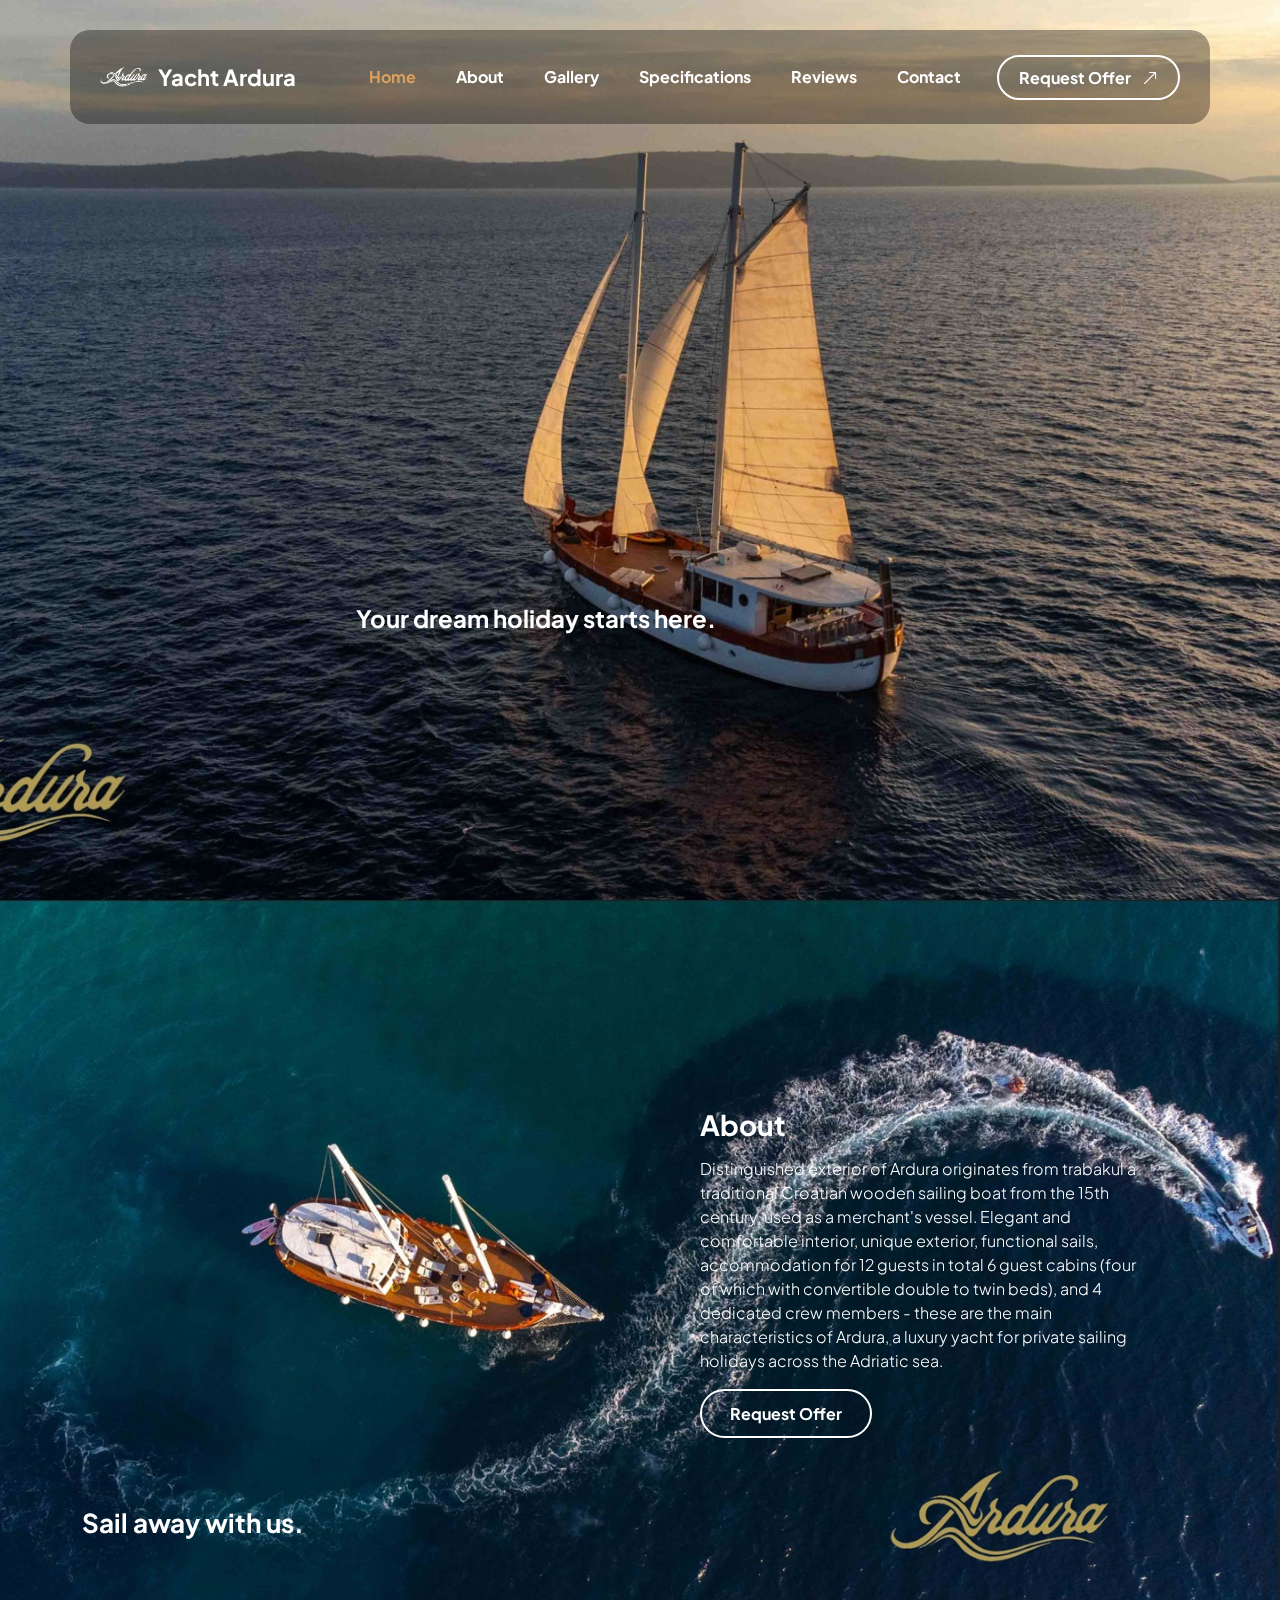
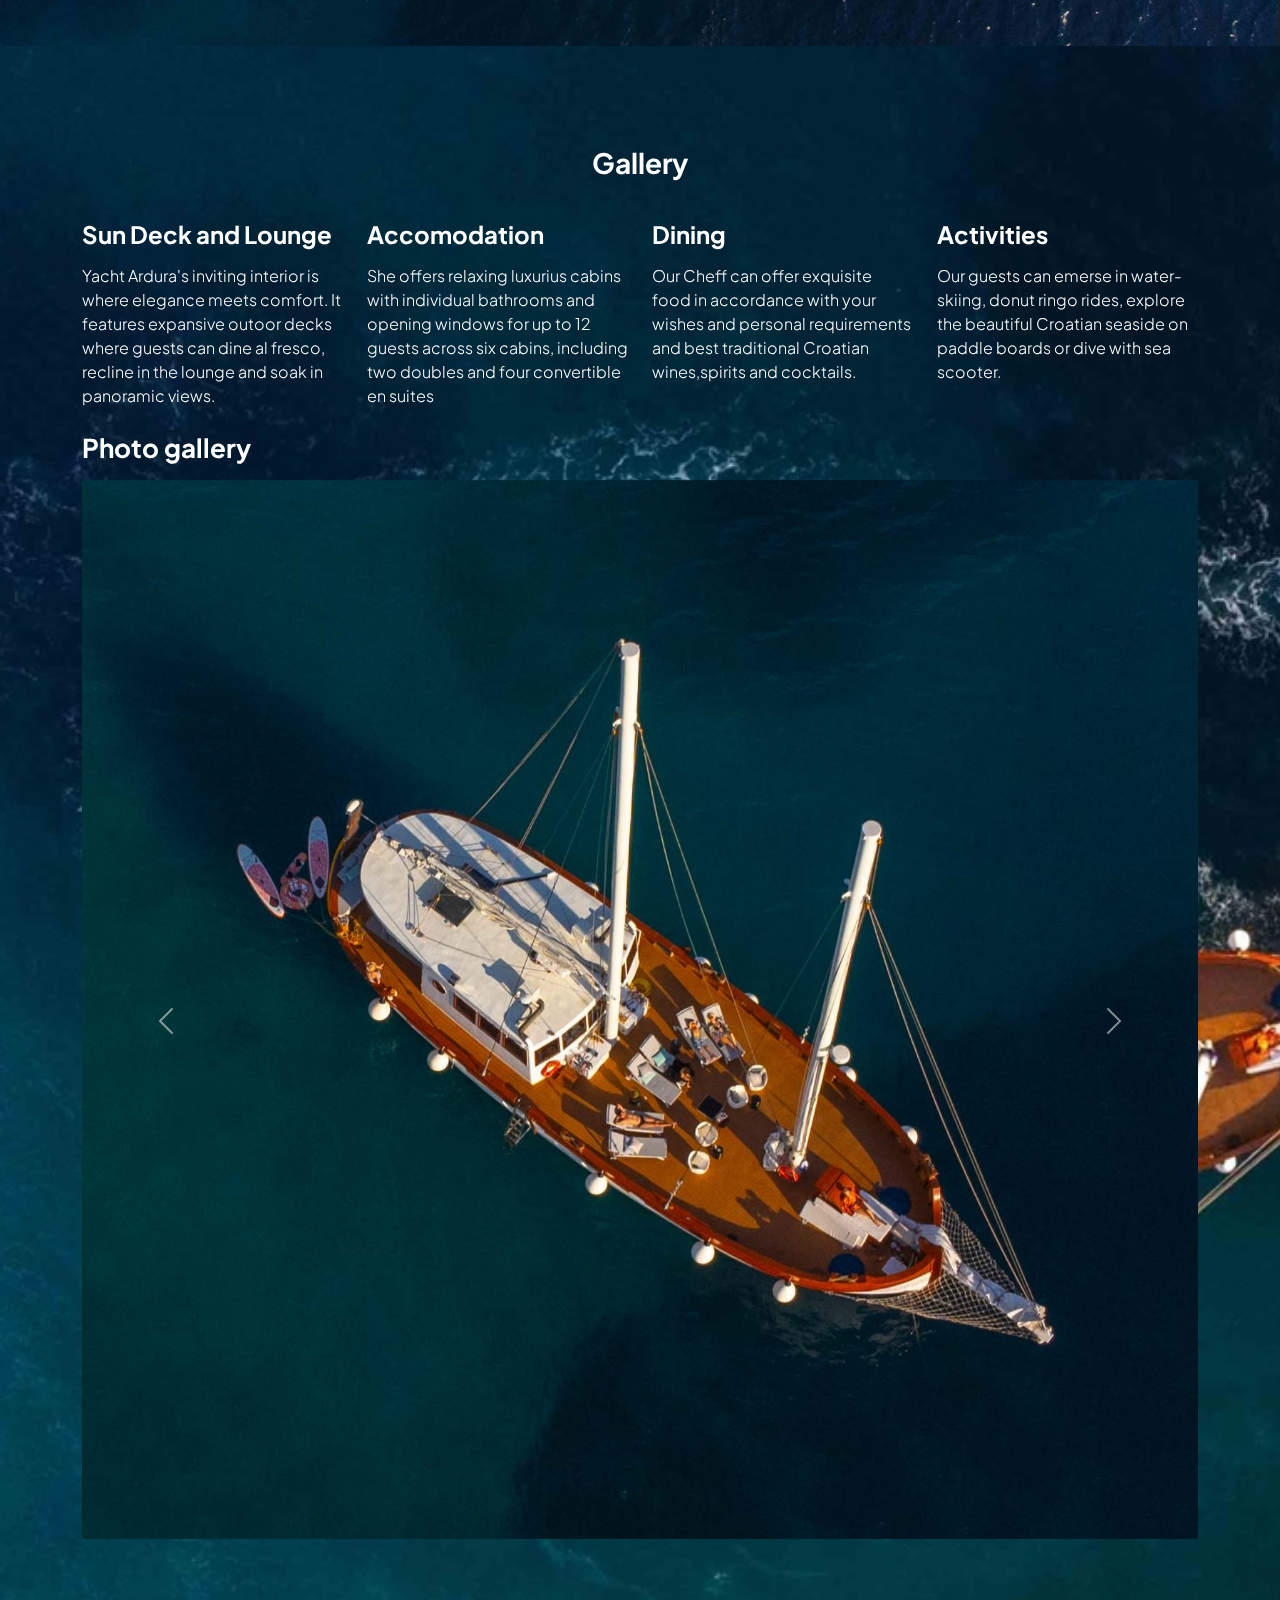
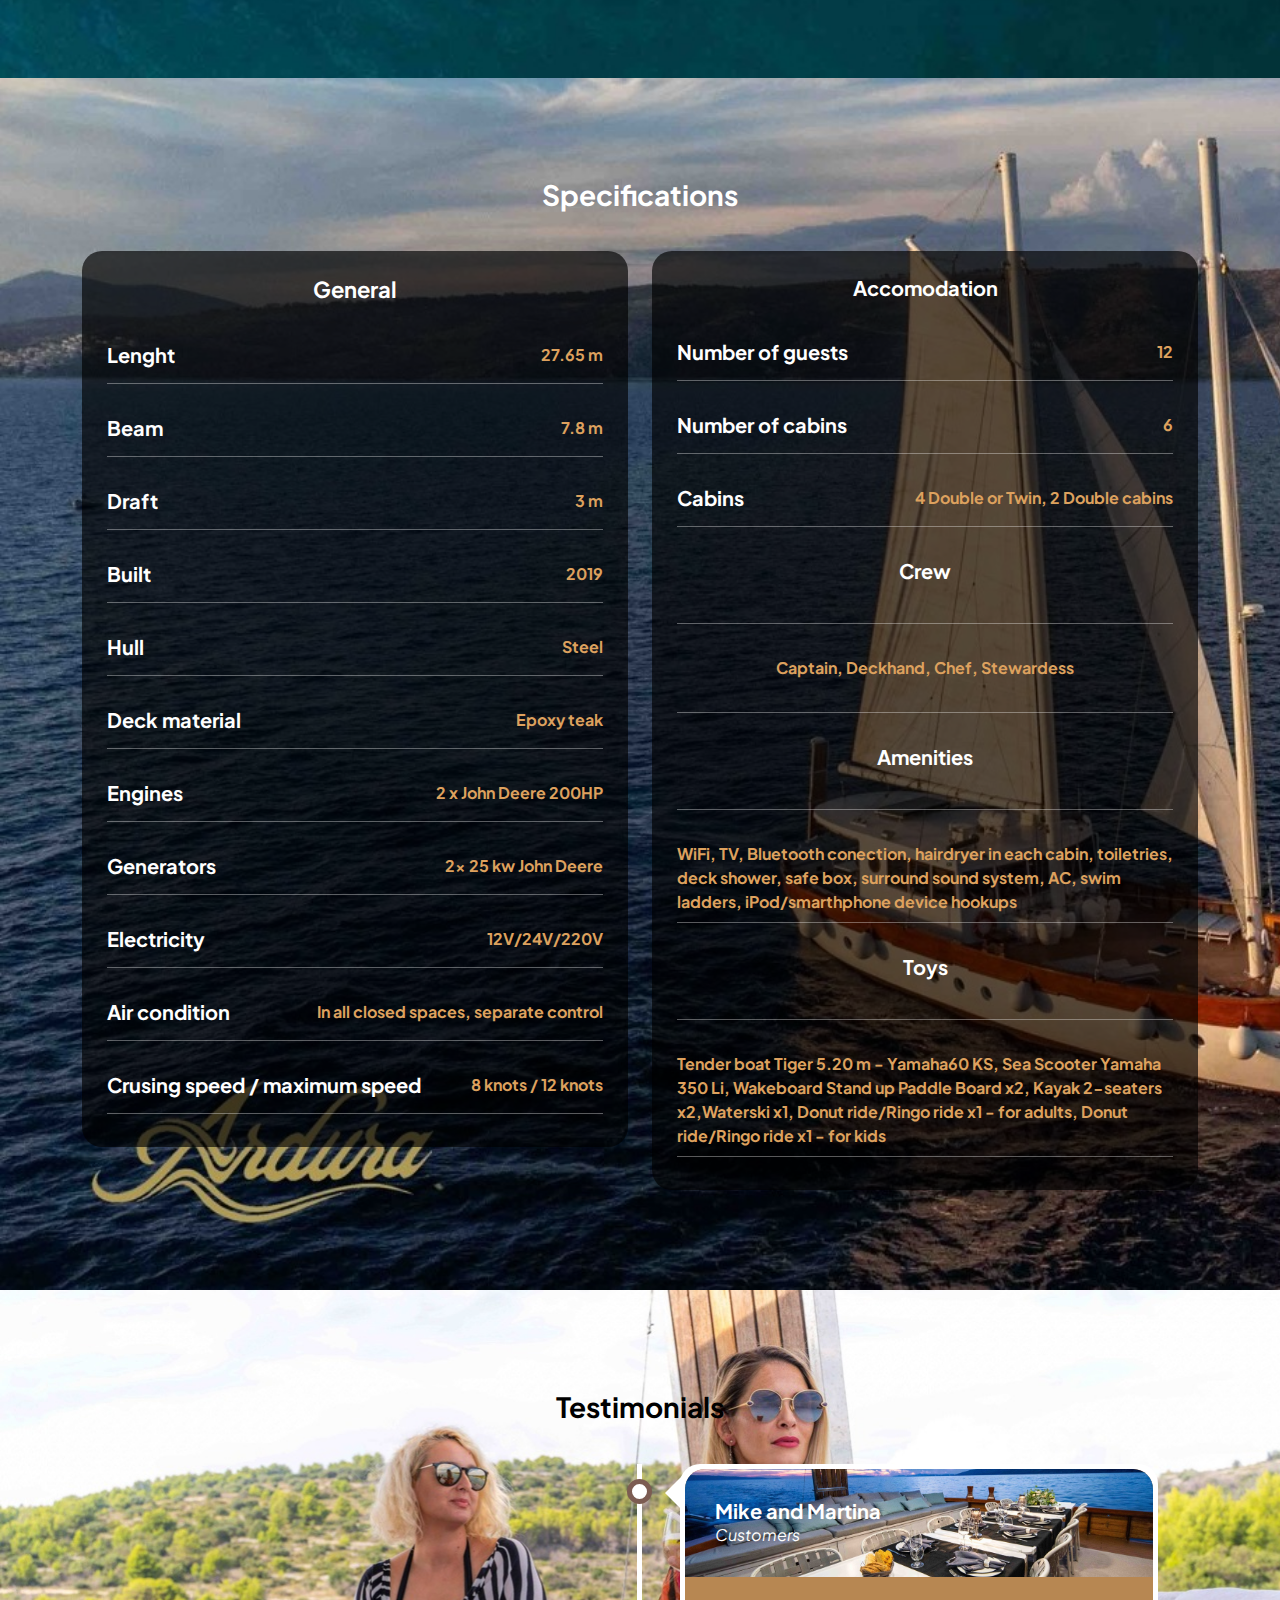
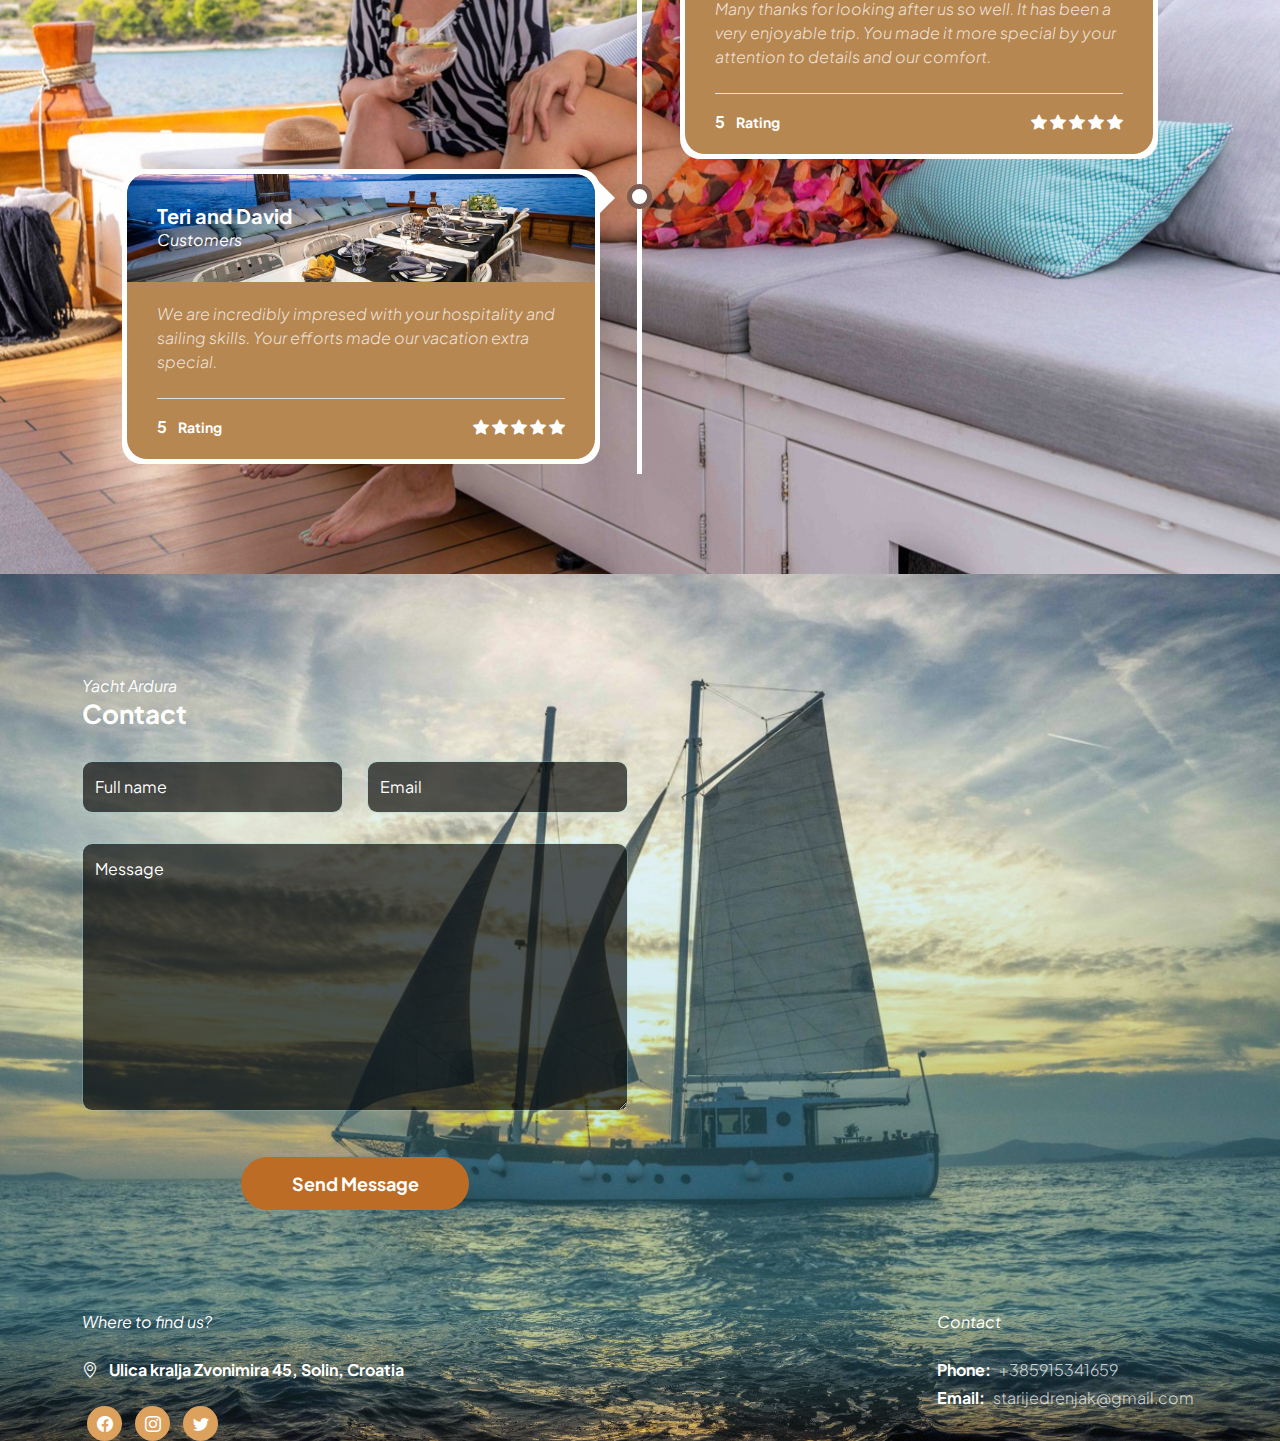
==== commit ce964691: "Update index.html" ====
--- a/index.html
+++ b/index.html
@@ -348,7 +348,12 @@
 
  <!--Specification-->     
                 <section class="specifications-section section-padding" id="section_4">
-                    <div class="container">
+                  <div class="container">
+                        <div class="row justify-content-center">
+                            <div class="col-lg-12 col-12 text-center mb-4 pb-lg-2">
+                                <h1 class="text-white">Specifications</h1>
+                            </div>
+                        <div class="container">
                         <div class="row">
 
                             <div class="col-lg-6 col-12 mb-4 mb-lg-0">
@@ -585,13 +590,15 @@
 
 
                 <section class="reviews-section section-padding section-bg" id="section_5">
+                  <div class="container">
+                        <div class="row justify-content-center">
+                            <div class="col-lg-12 col-12 text-center mb-4 pb-lg-2">
+                                <h1 class="text-black">Testimonials</h1>
+                            </div>
+
                     <div class="container">
                         <div class="row justify-content-center">
-
-                            <div class="col-lg-12 col-12 text-center mb-4 pb-lg-2"
-                             <h1 class="text-black">Testimonials</h1>
-                            </div>
-
+                        
                             <div class="timeline">
                                 <div class="timeline-container timeline-container-right">
                                     <div class="timeline-content">
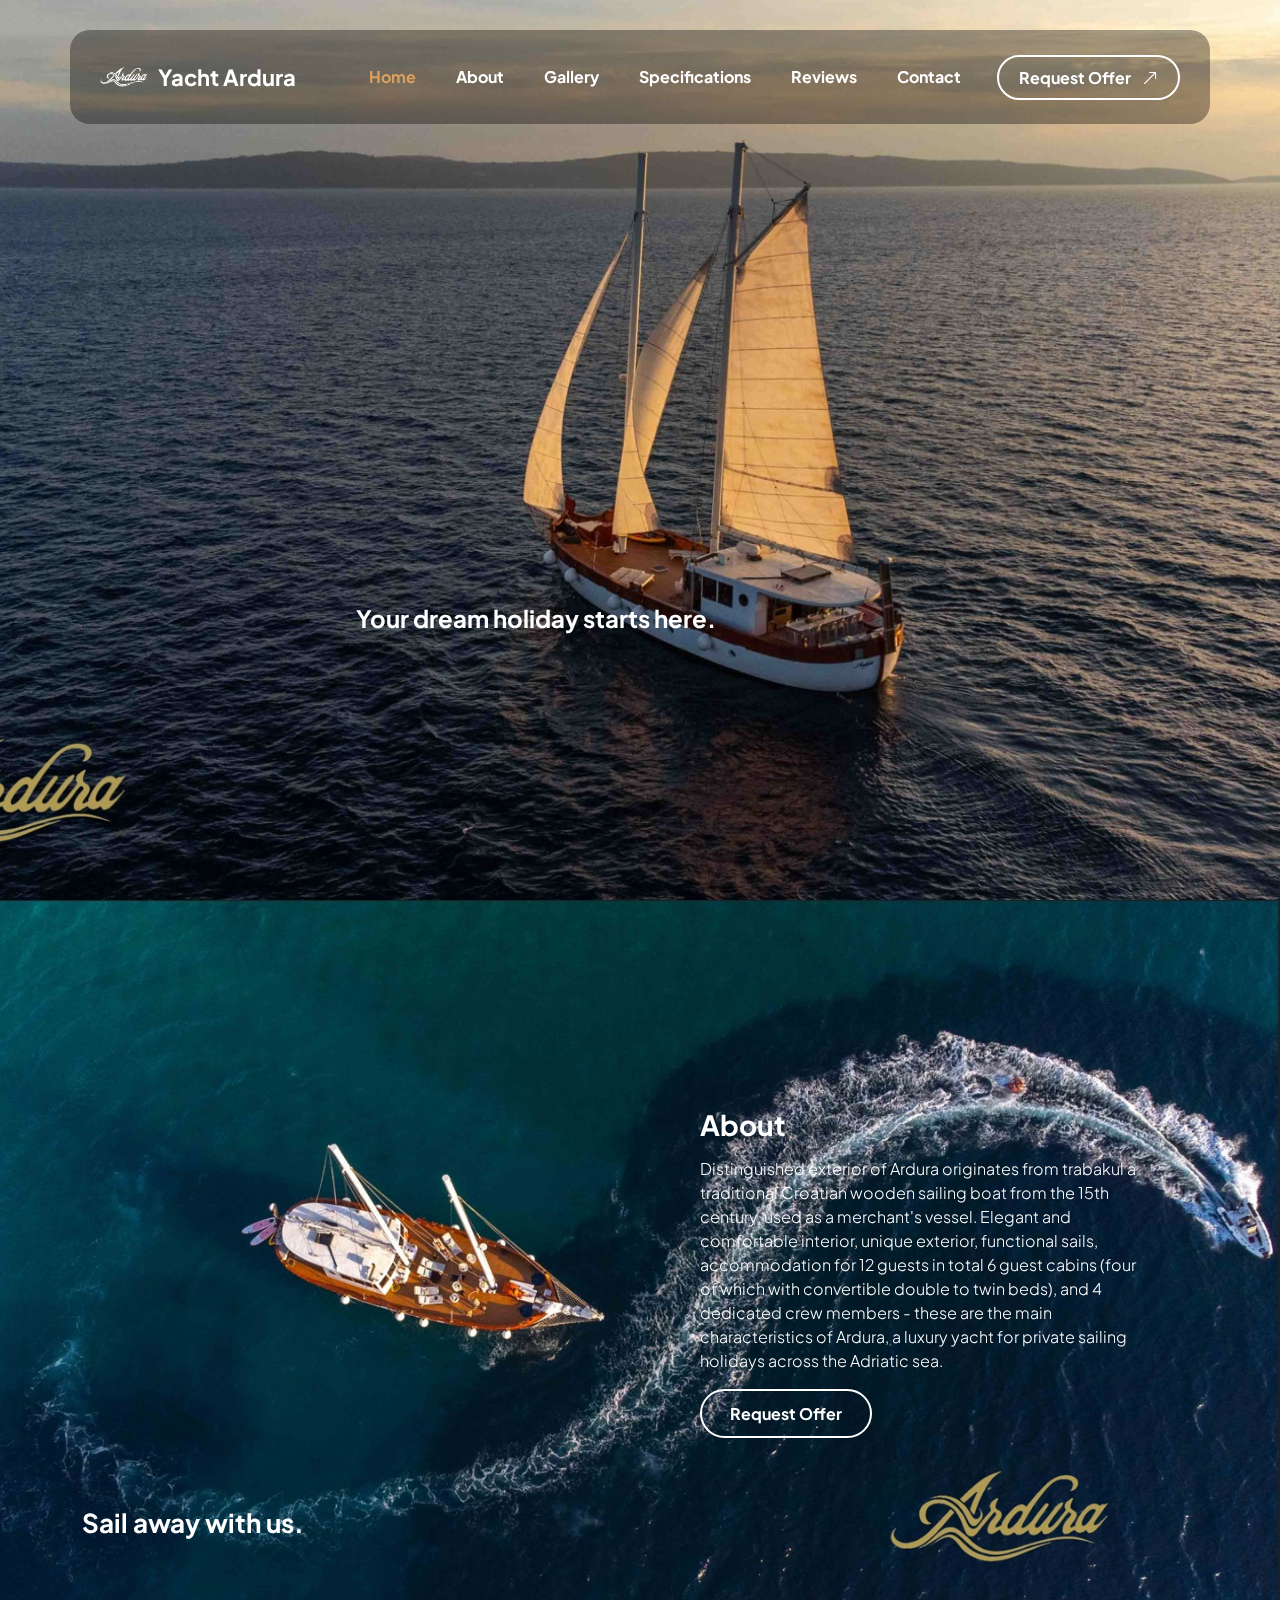
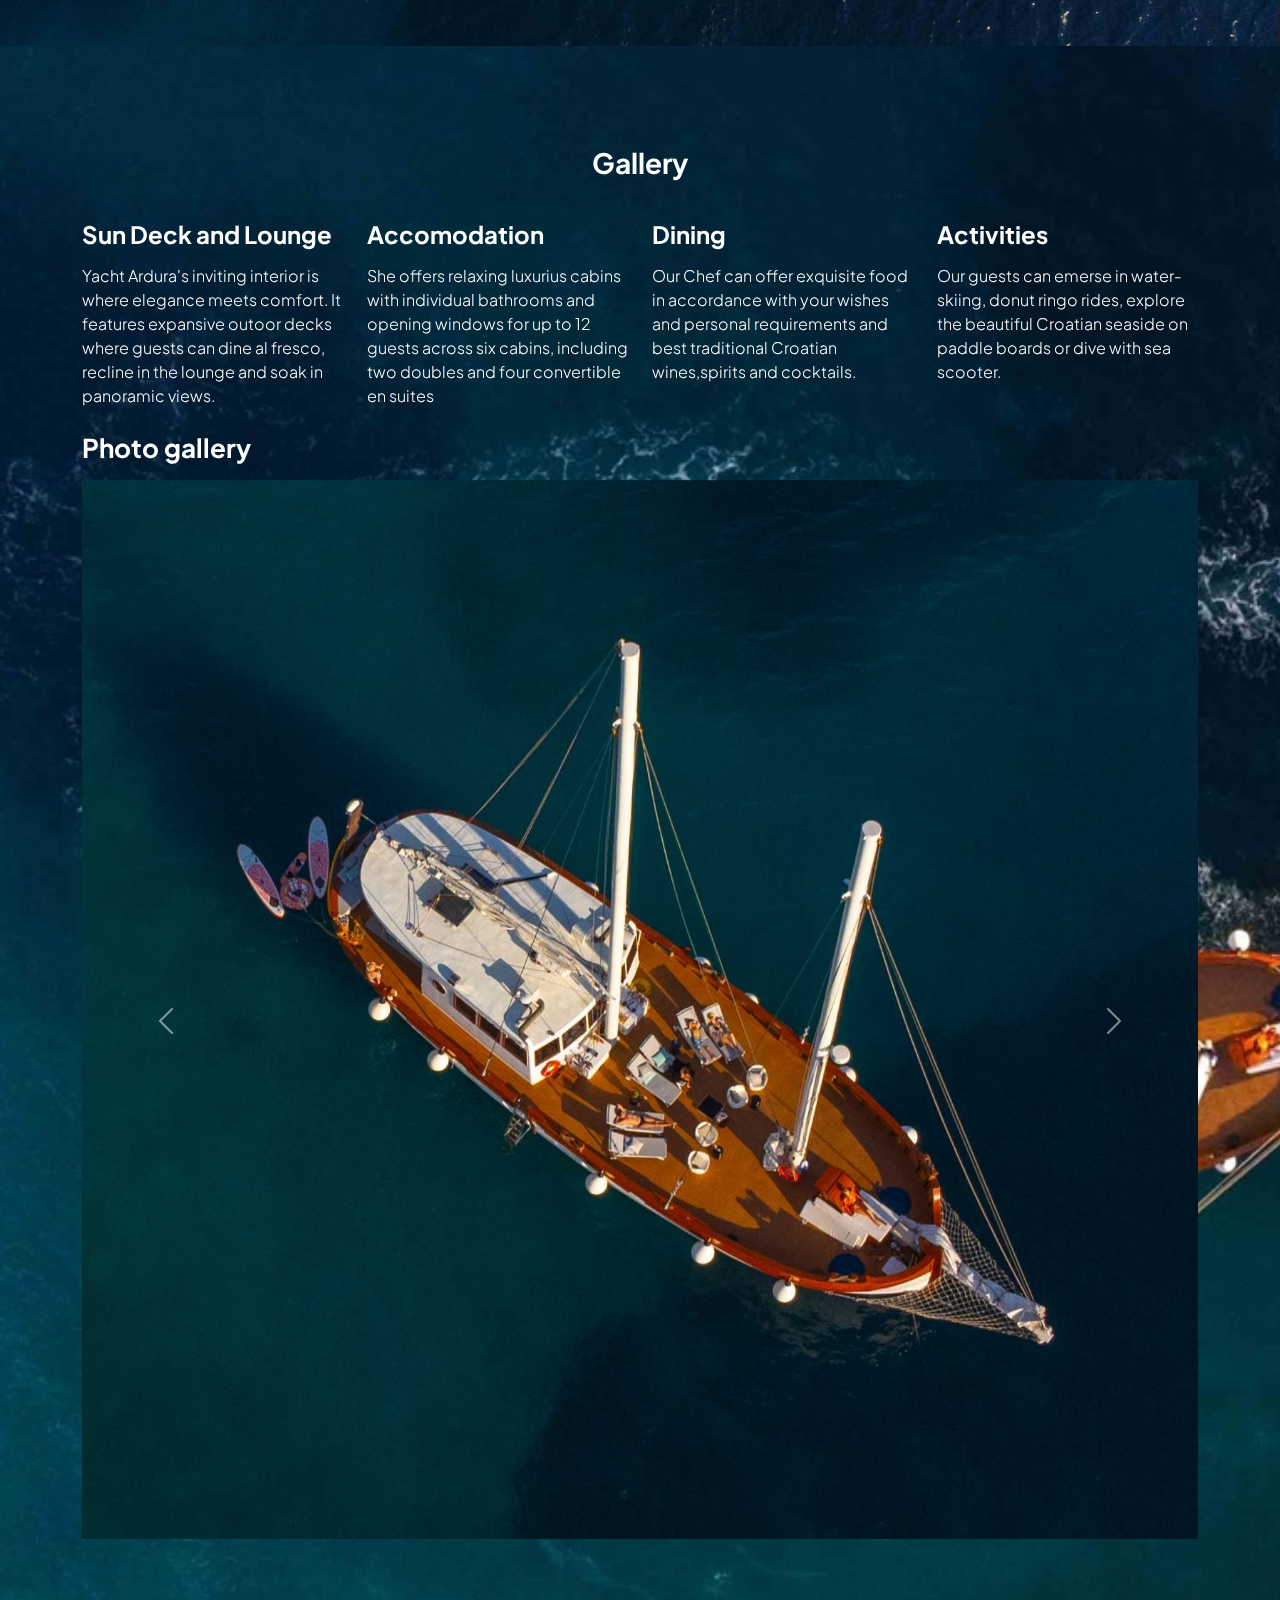
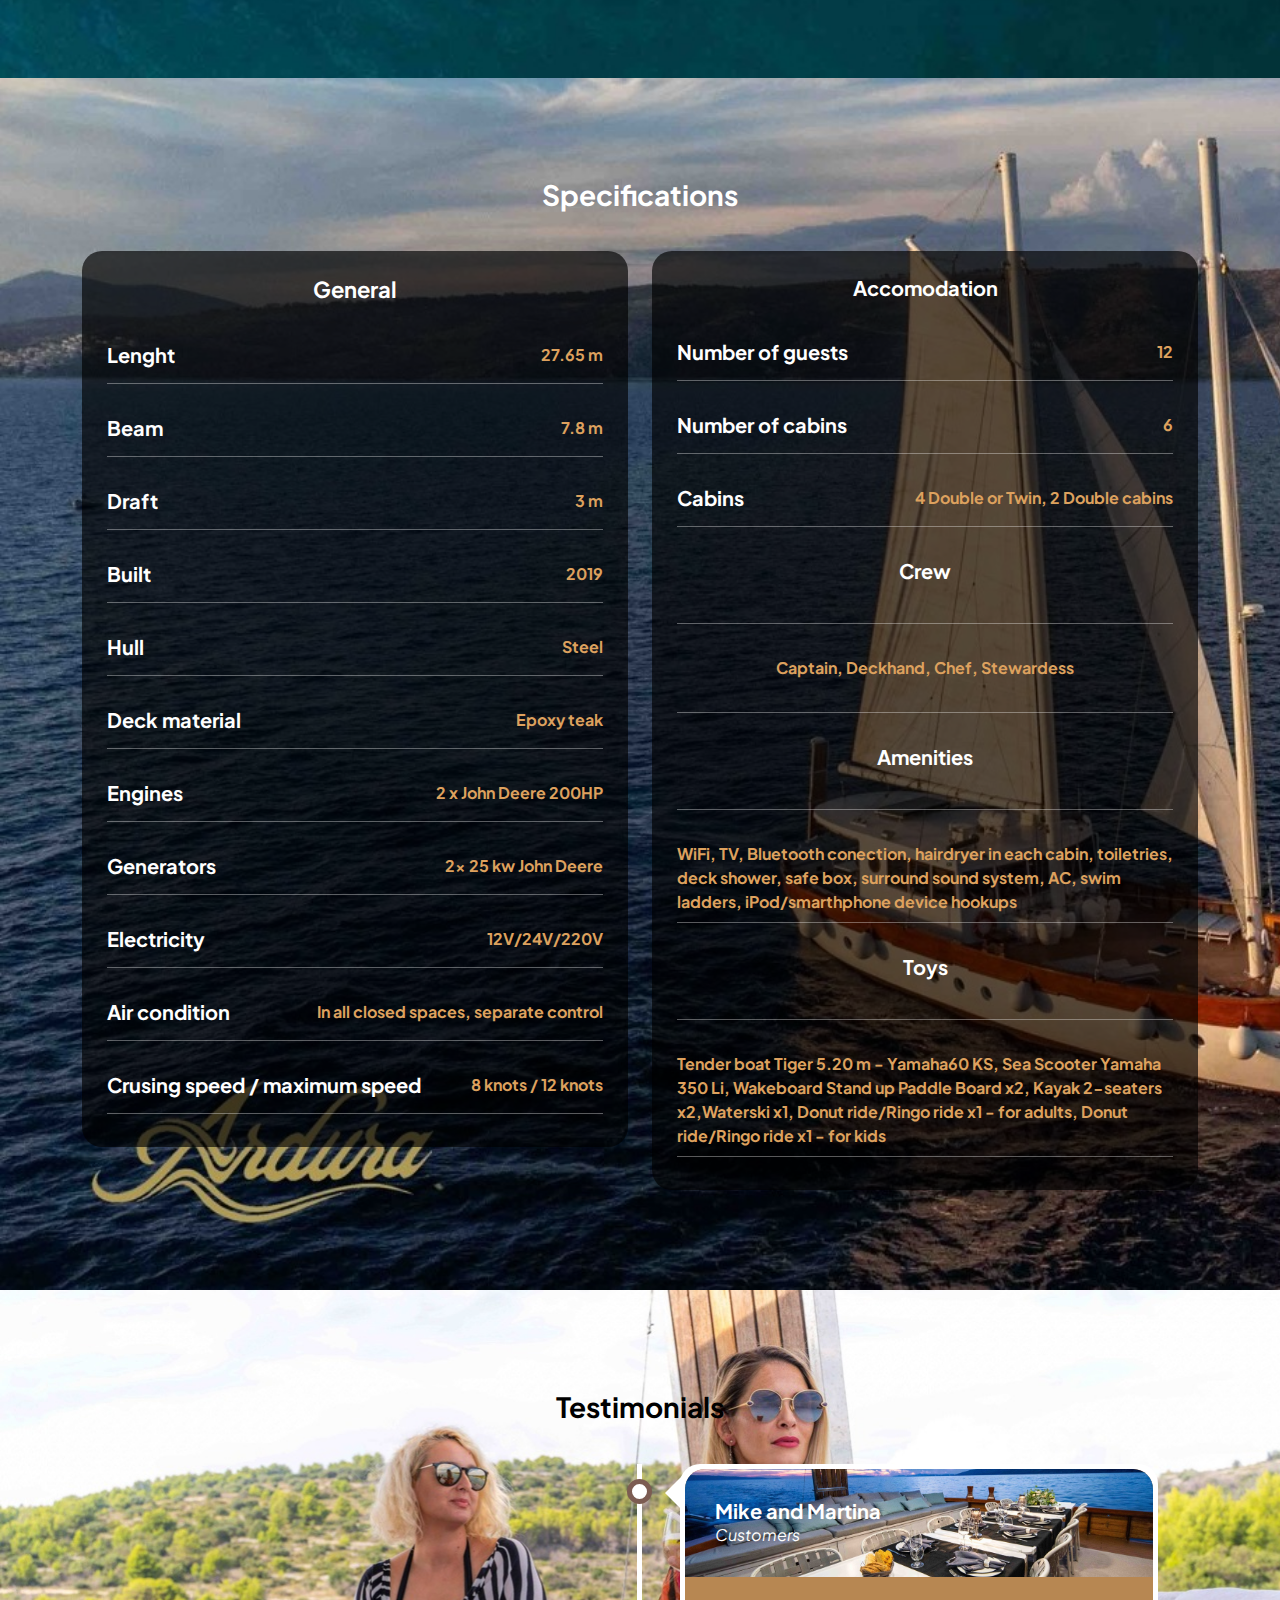
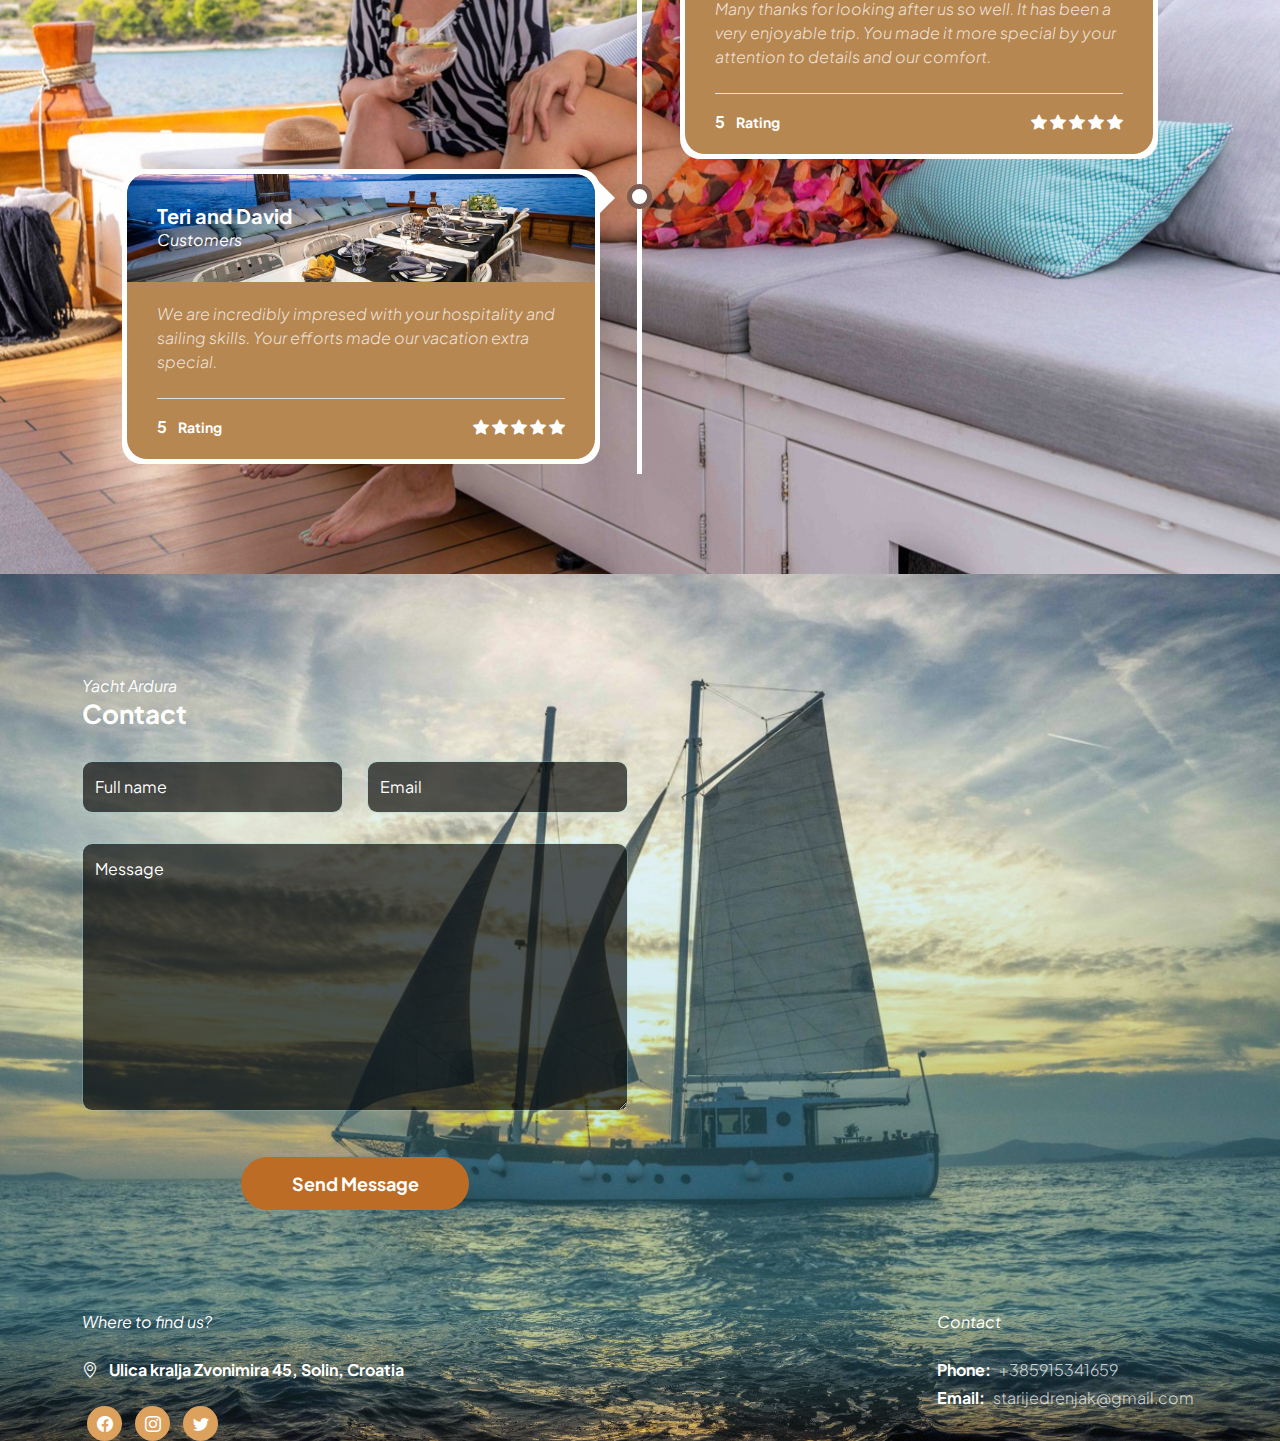
==== commit b7db6ce2: "Update index.html" ====
--- a/index.html
+++ b/index.html
@@ -164,7 +164,7 @@
                                         <div class="d-flex mt-auto mb-3">
                                             <h3 class="text-white mb-0">Dining</h3>
                                          </div>
-                                        <p class="text-white mb-0">Our Cheff can offer exquisite food in accordance with your wishes and personal requirements and best traditional Croatian wines,spirits and cocktails.</br> </br>  </p>
+                                        <p class="text-white mb-0">Our Chef can offer exquisite food in accordance with your wishes and personal requirements and best traditional Croatian wines,spirits and cocktails.</br> </br>  </p>
                                     </div>
                                 </div>
                             </div>
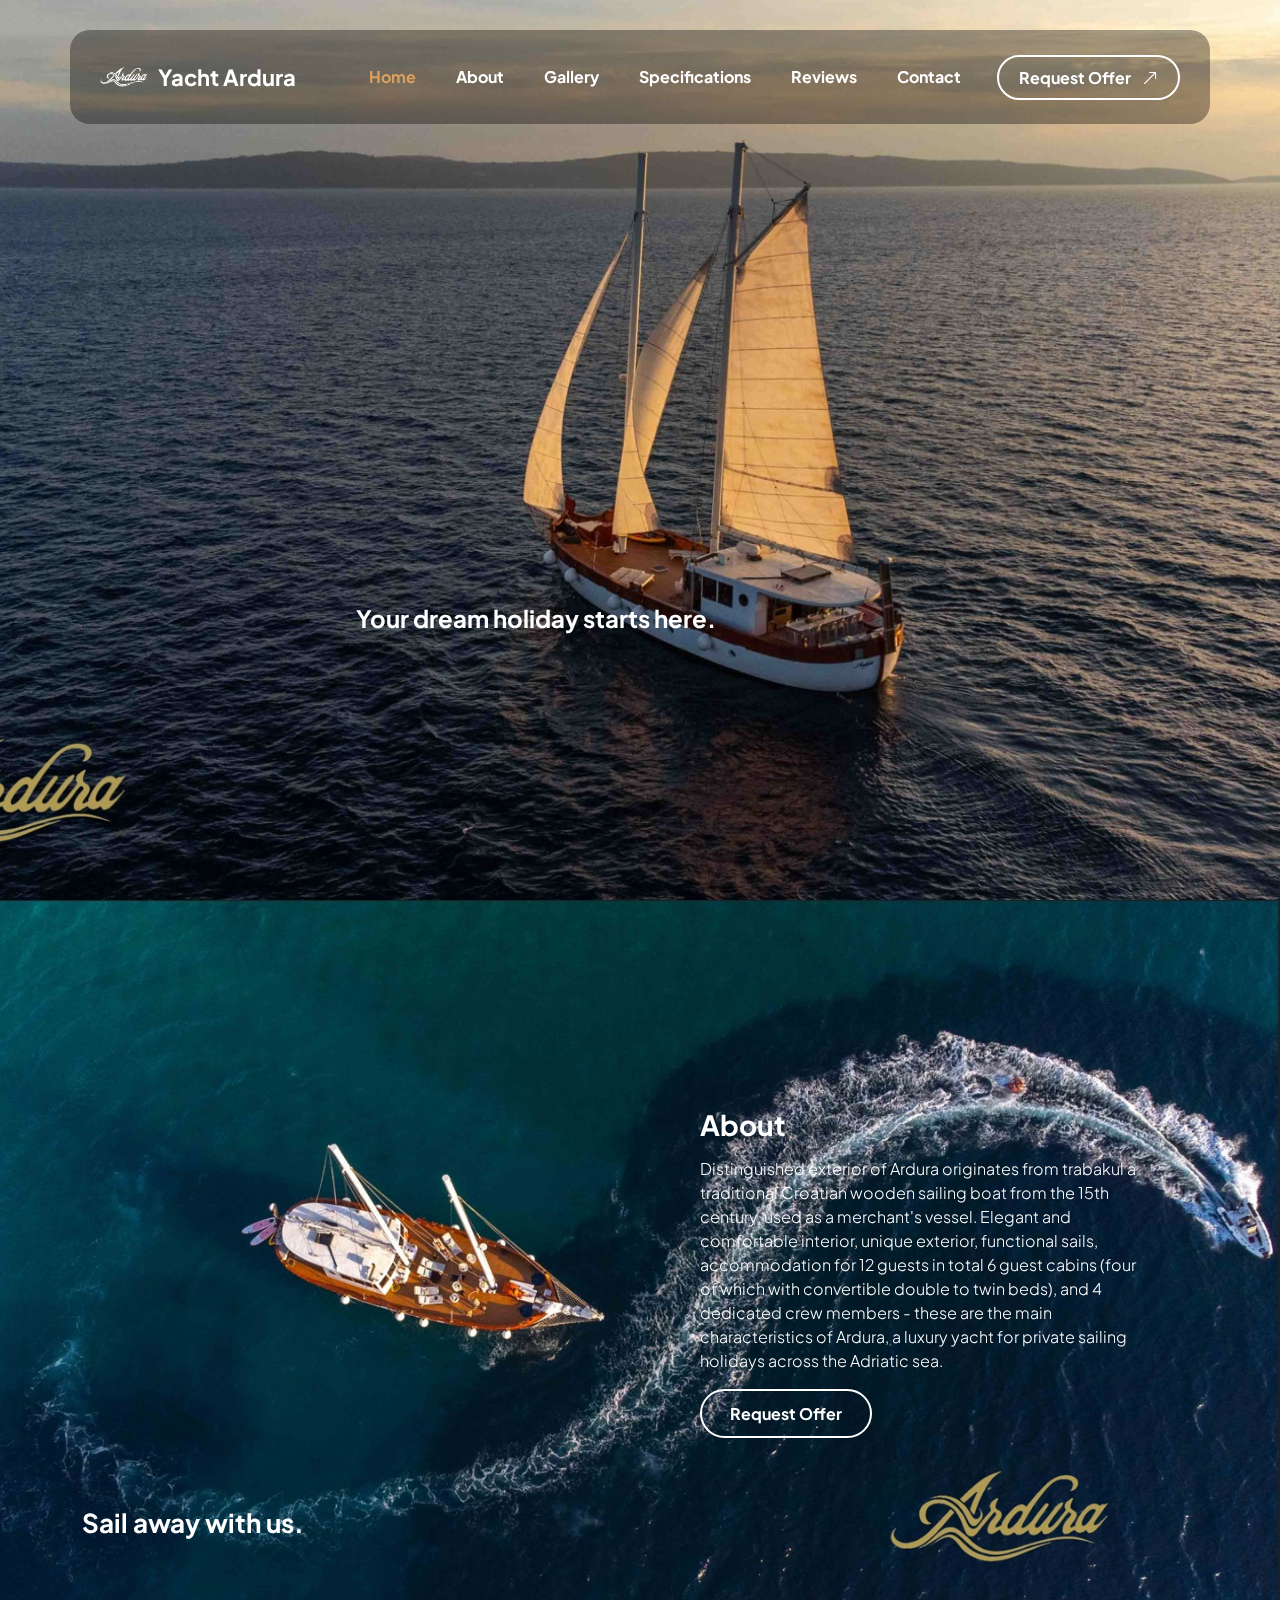
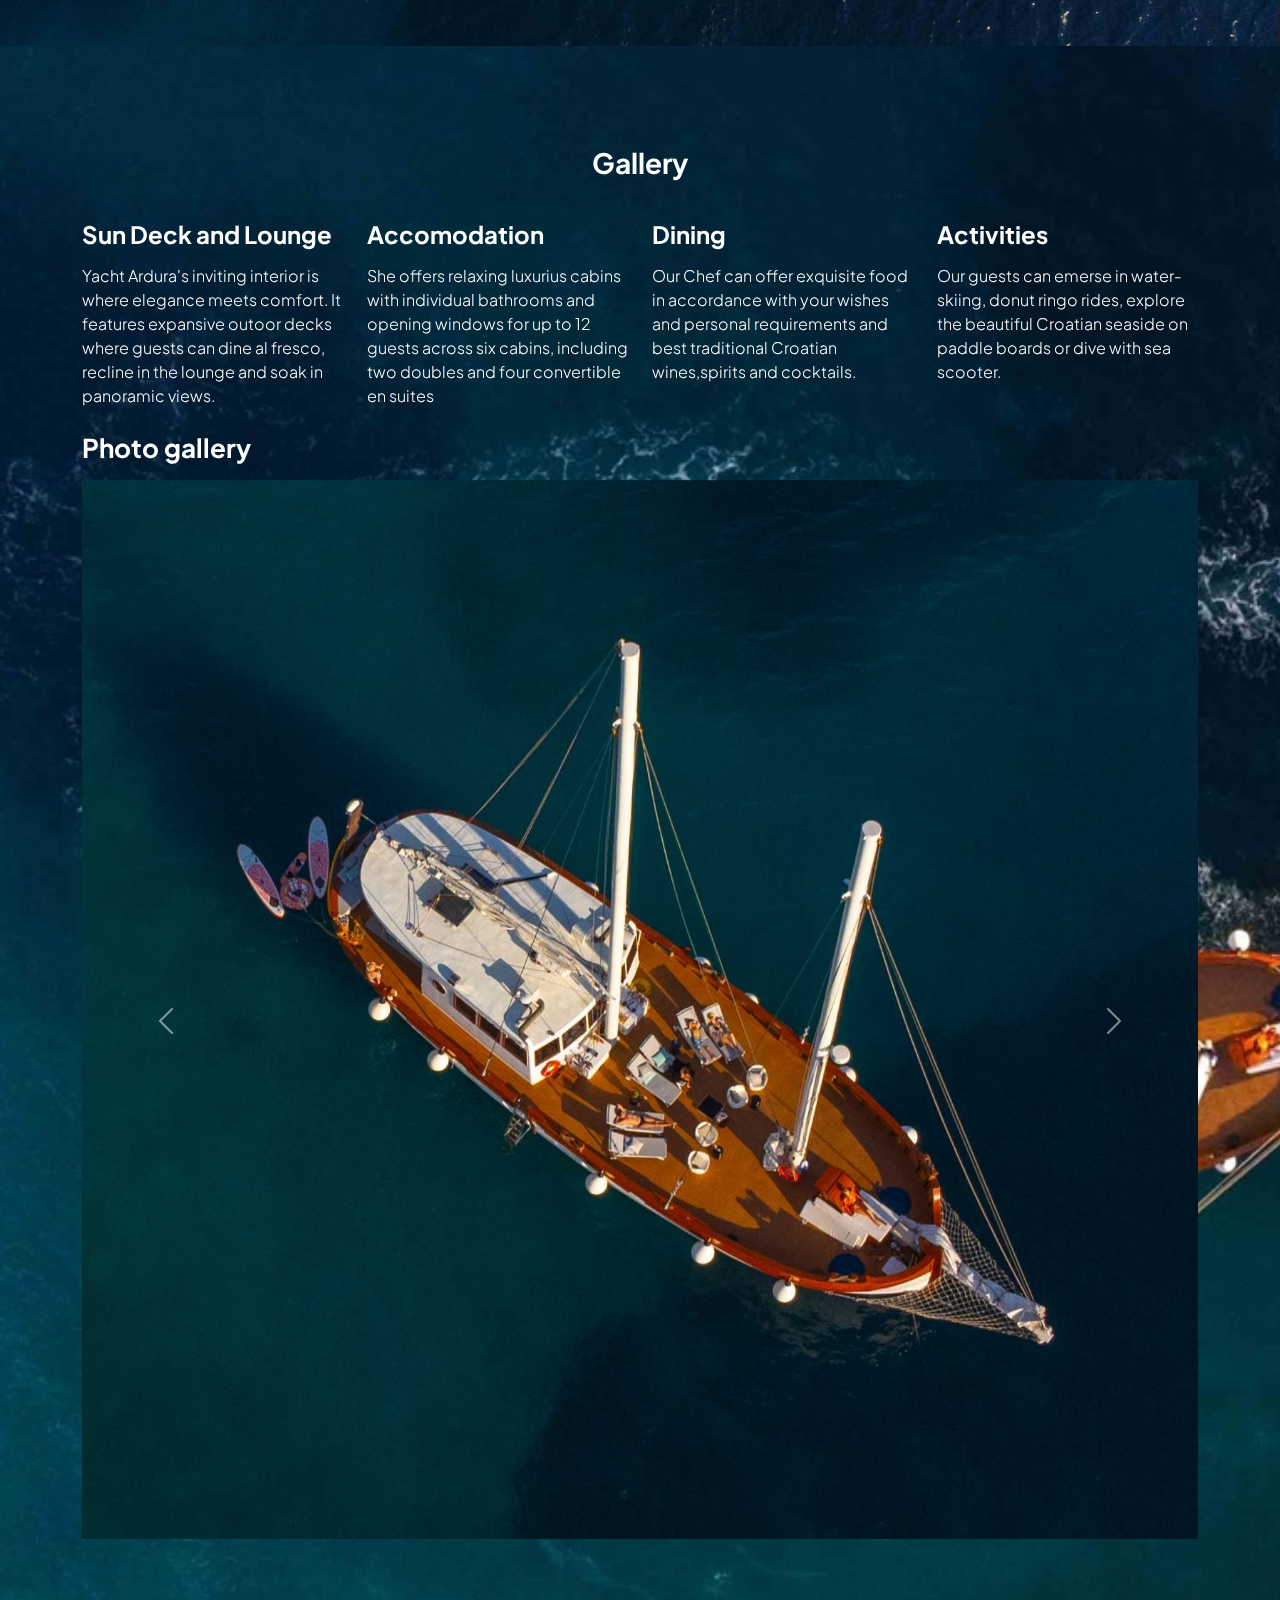
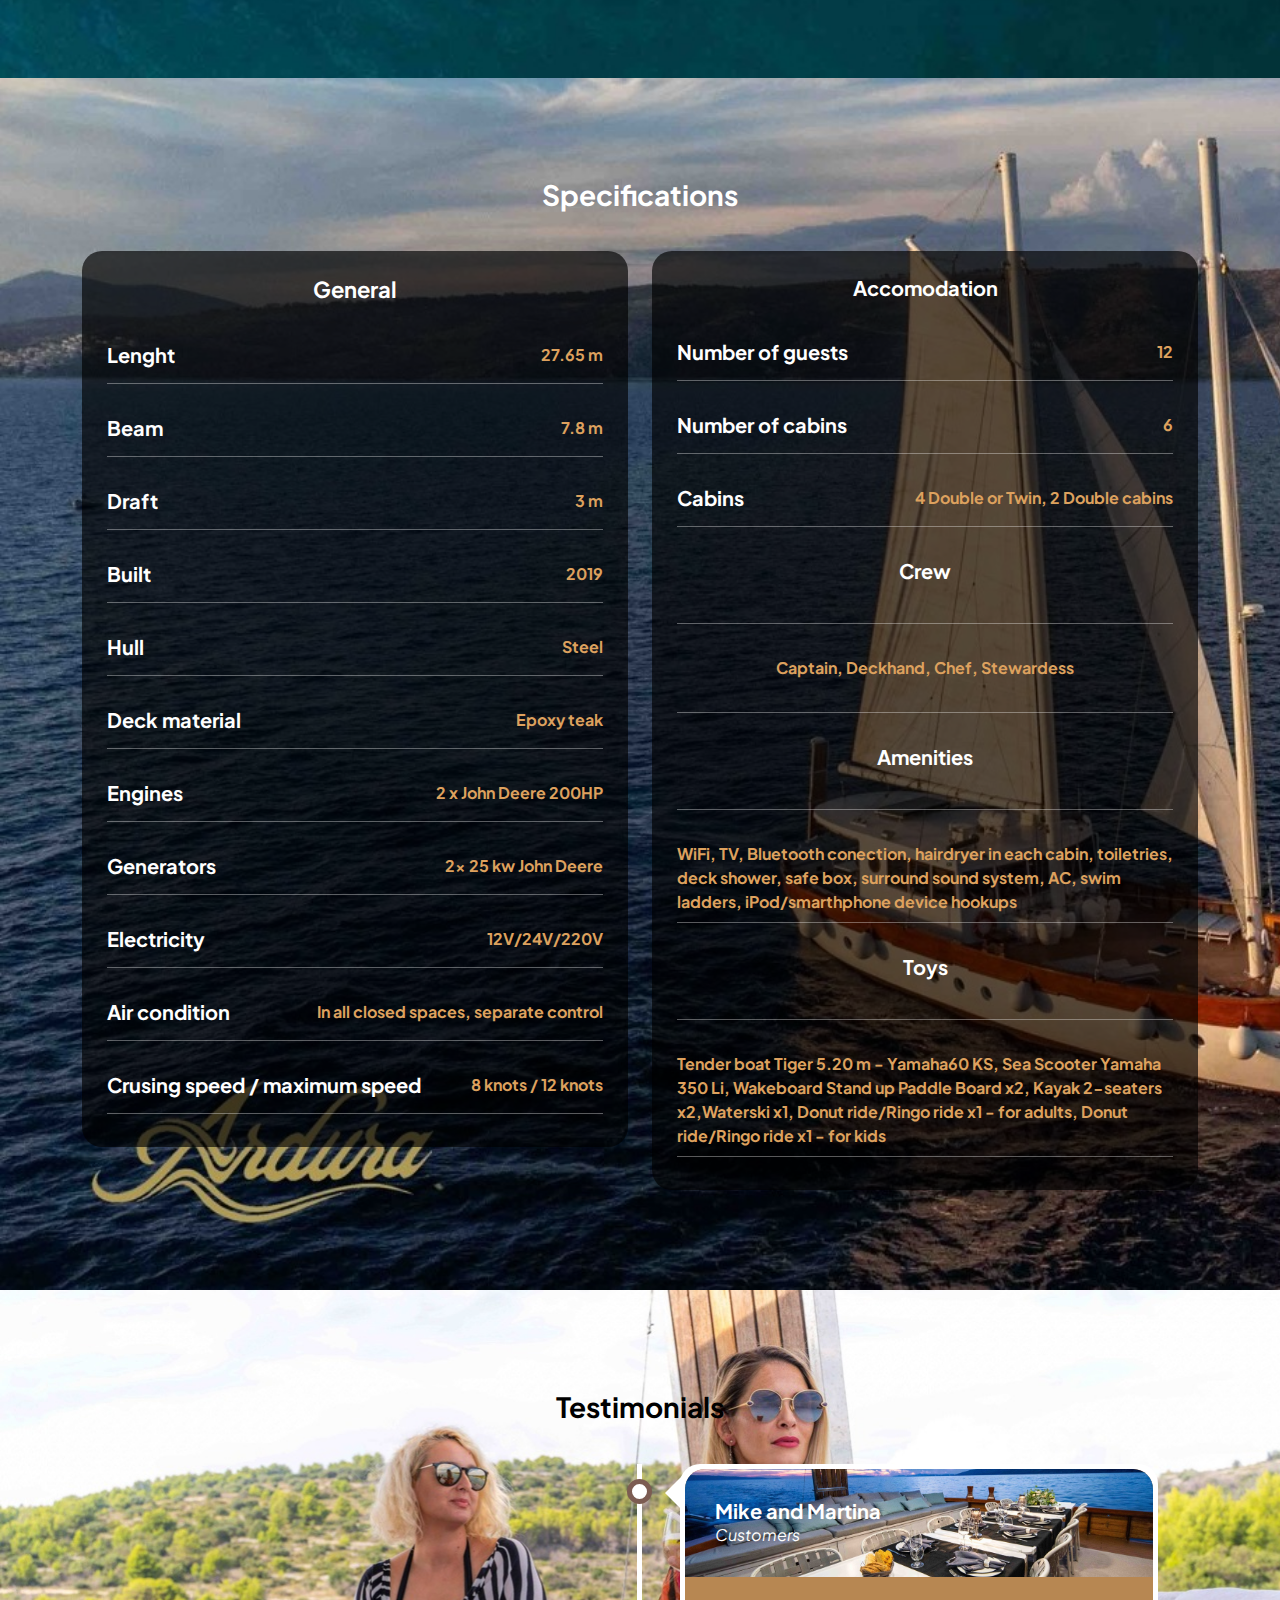
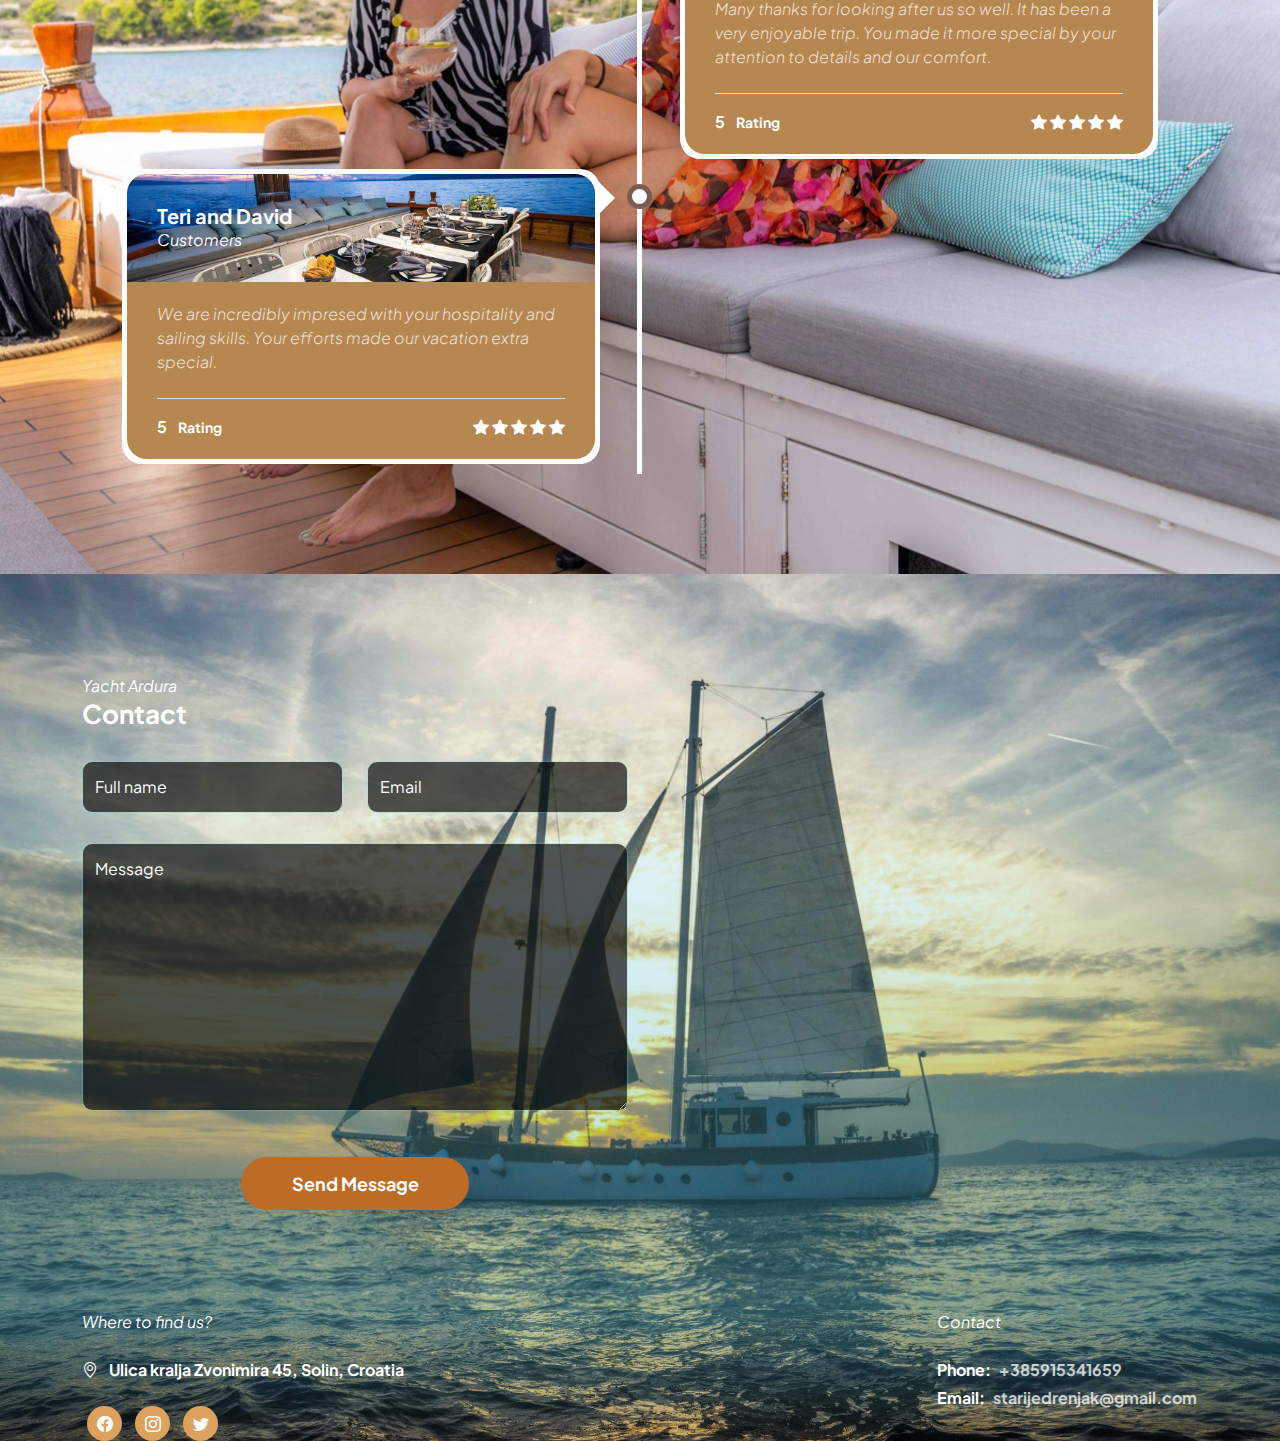
==== commit 96aabd08: "Update index.html" ====
--- a/index.html
+++ b/index.html
@@ -733,13 +733,14 @@
 
                                 <p class="d-flex mb-1">
                                     <strong class="me-2">Phone:</strong>
-                                    <a href="tel: +385915341659" class="site-footer-link">
-                                       +385915341659</a>
-                                </p>
+                                   <strong class="me-2"><a href="tel: +385915341659" class="site-footer-link">
+                                       +385915341659</a></strong>
+                                   </p>
 
                                 <p class="d-flex">
                                     <strong class="me-2">Email:</strong>
-                                    <a href="mailto:starijedrenjak@gmail.com?subject=Mail from Our Site" class=site-footer-link>starijedrenjak@gmail.com </a> 
+                                 <strong class="me-2"> <a href="mailto:starijedrenjak@gmail.com?subject=Mail from Our Site" class=site-footer-link>starijedrenjak@gmail.com </a> </strong>
+                                   
                                 </p>
                             </div>                       
                         </div>
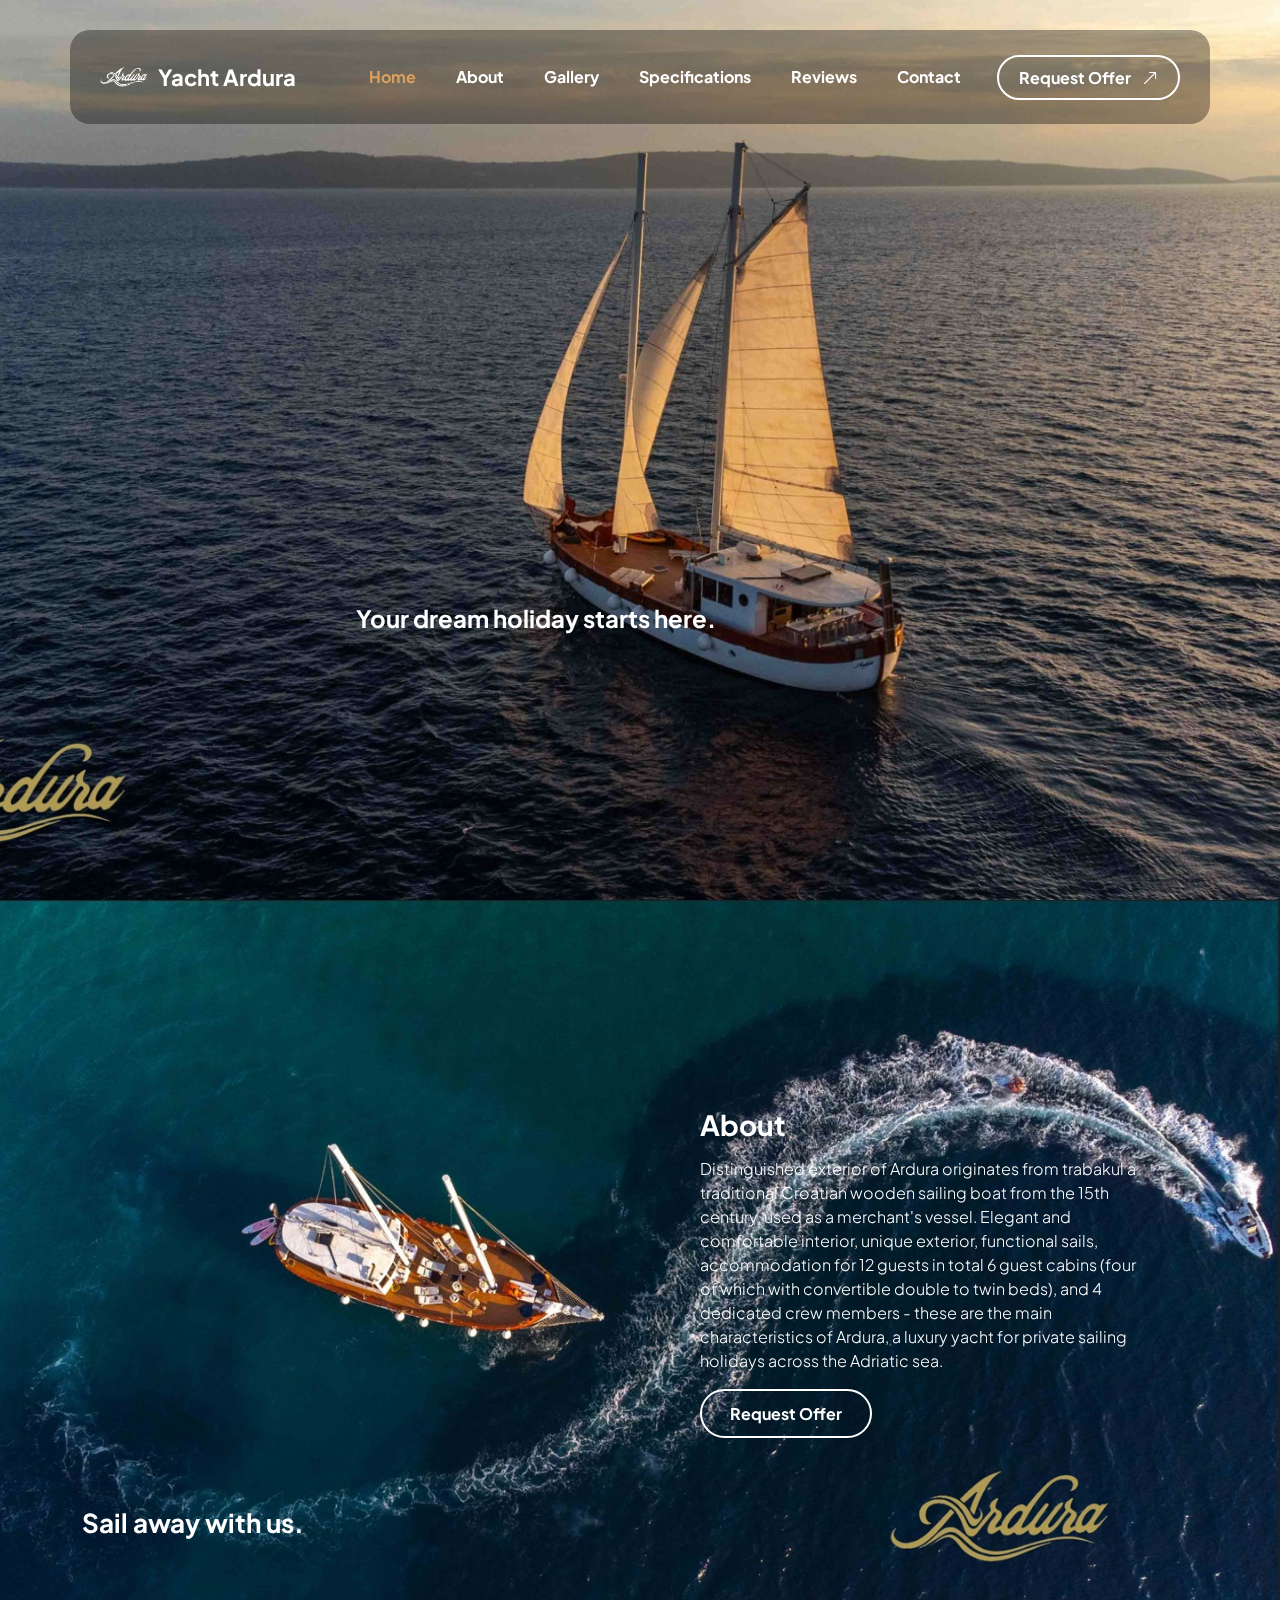
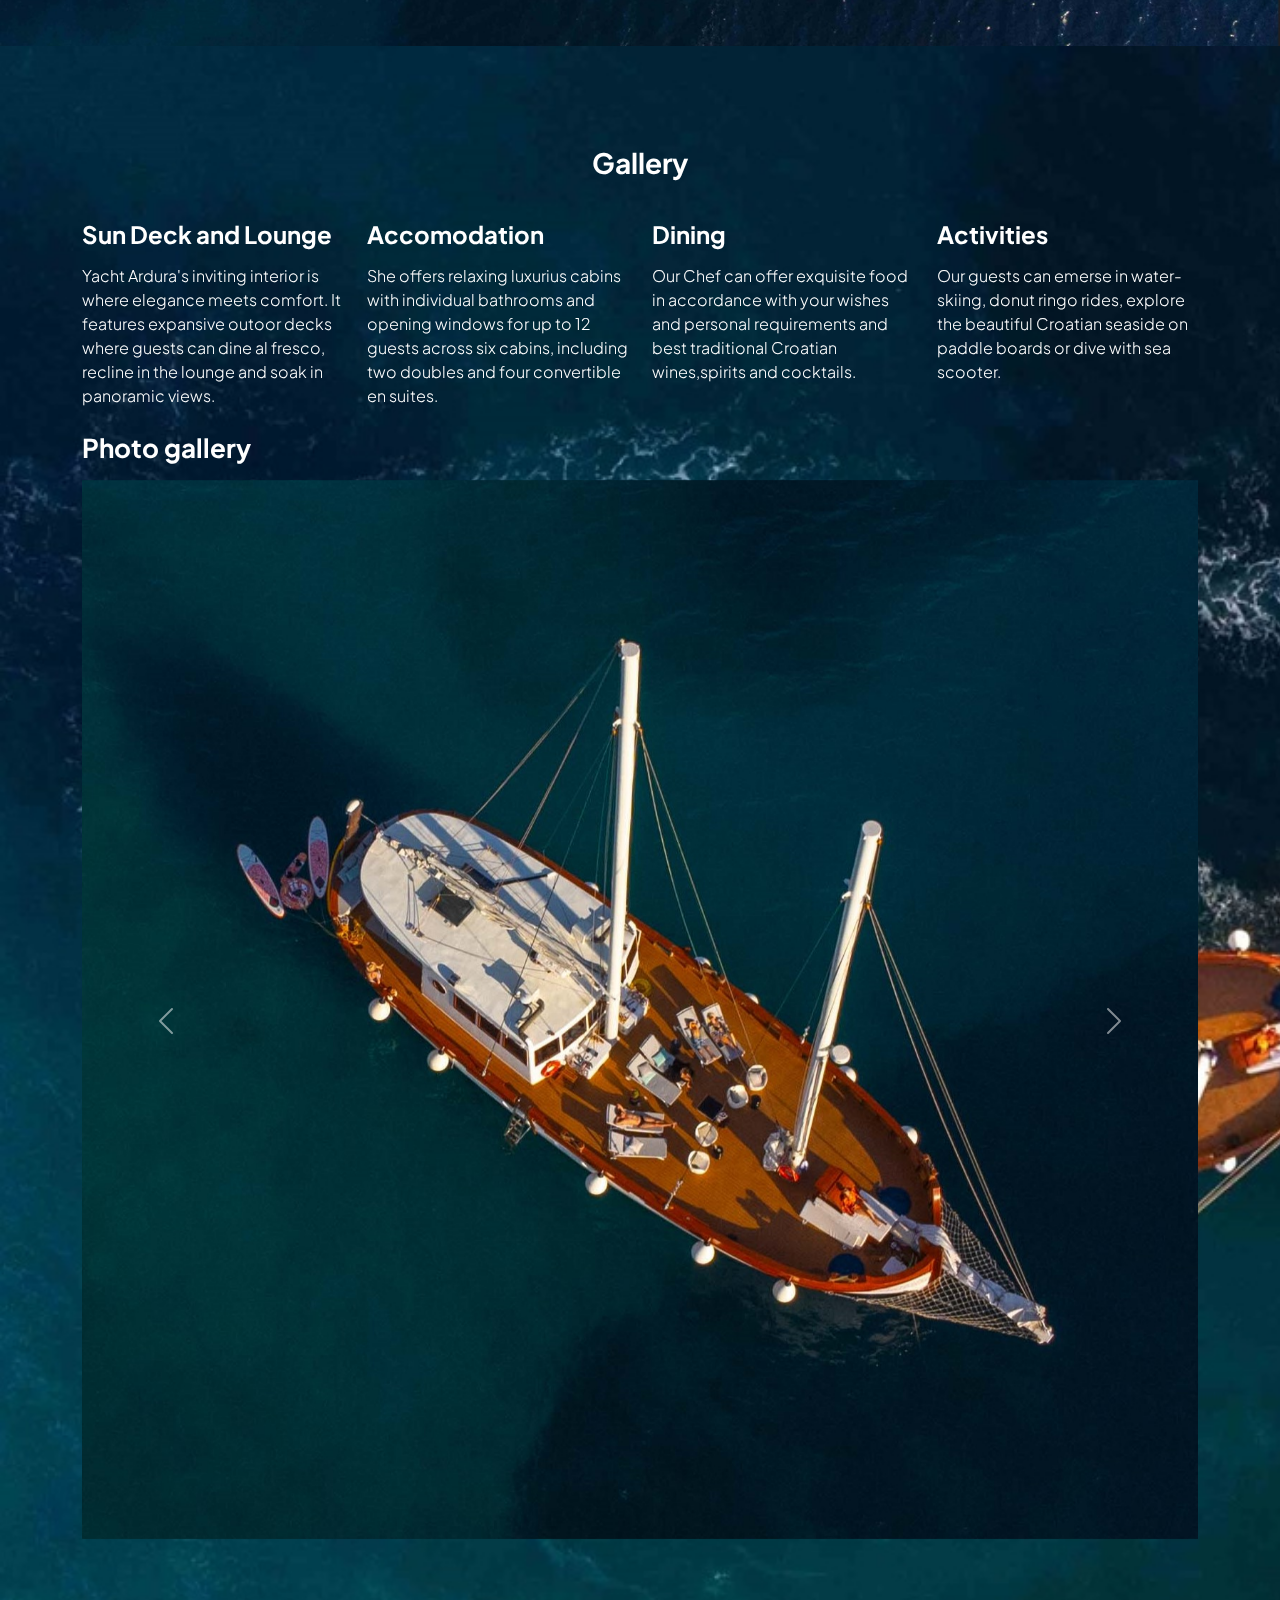
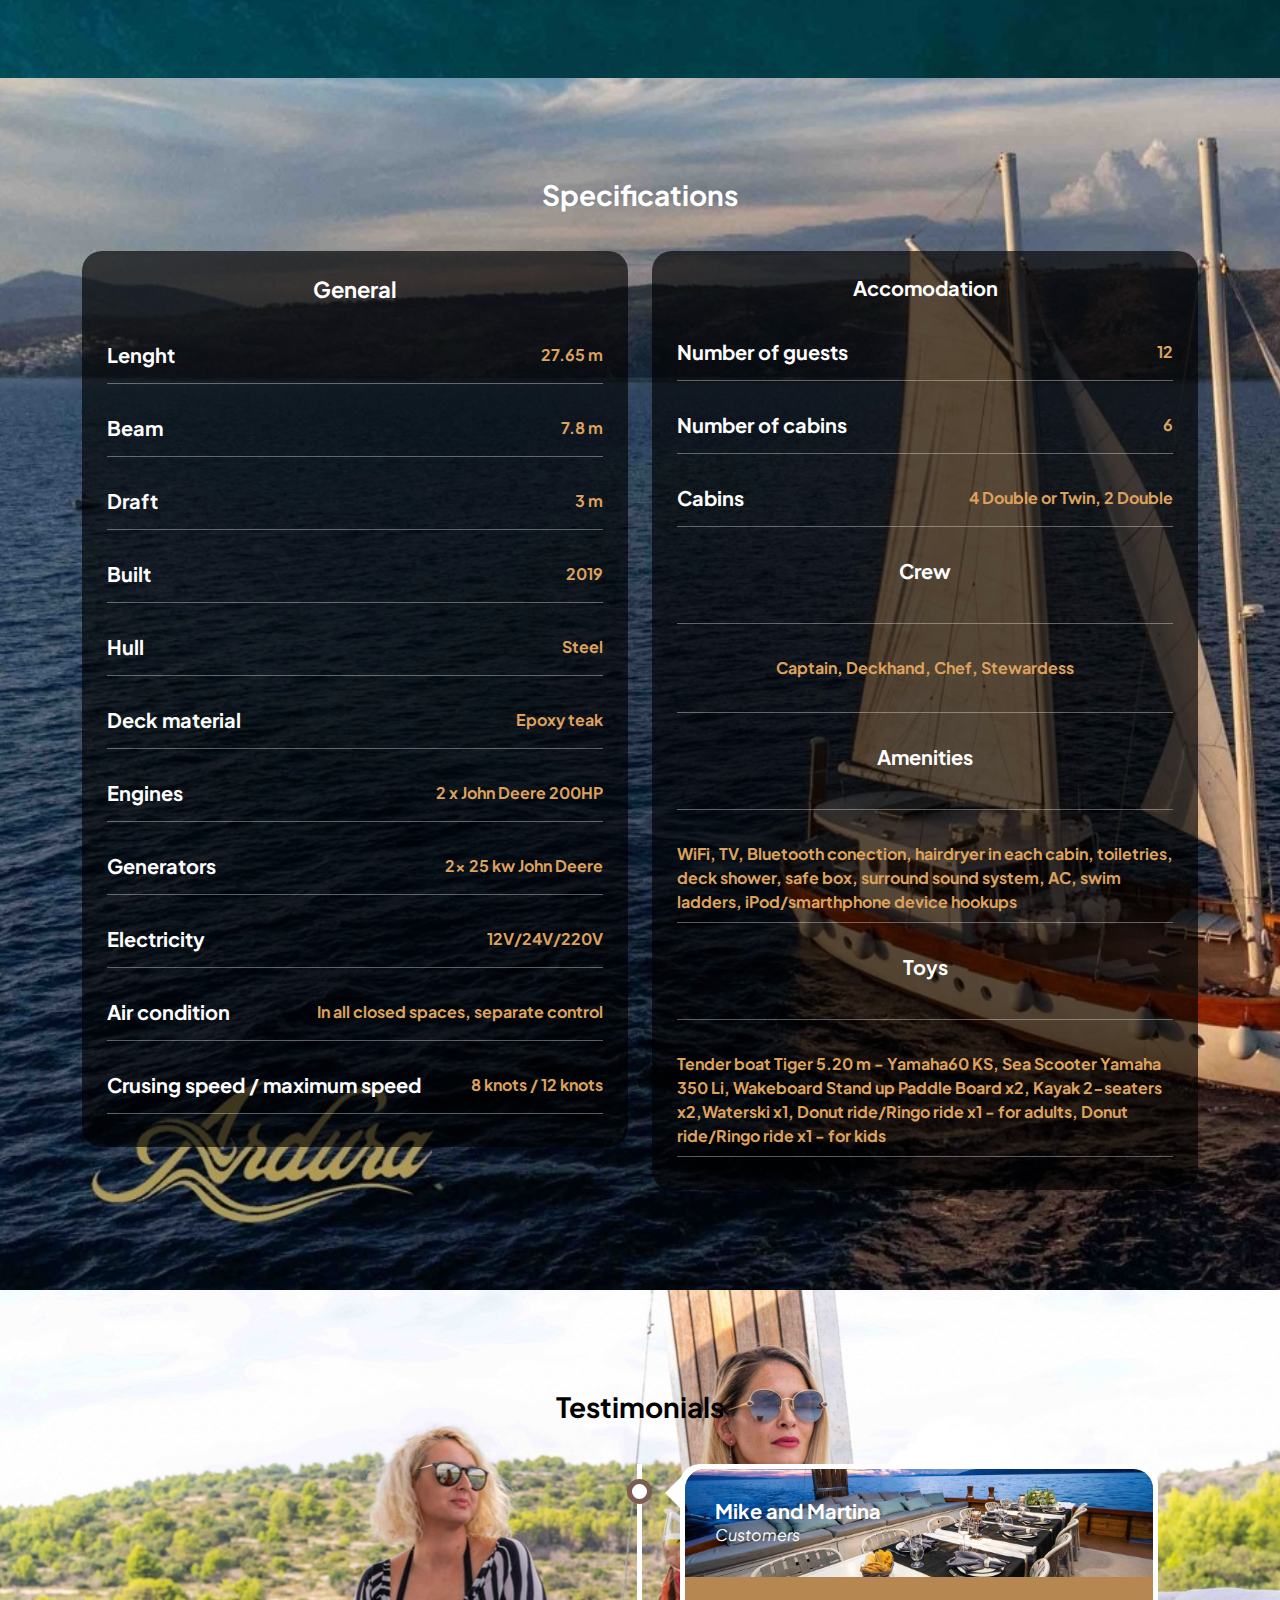
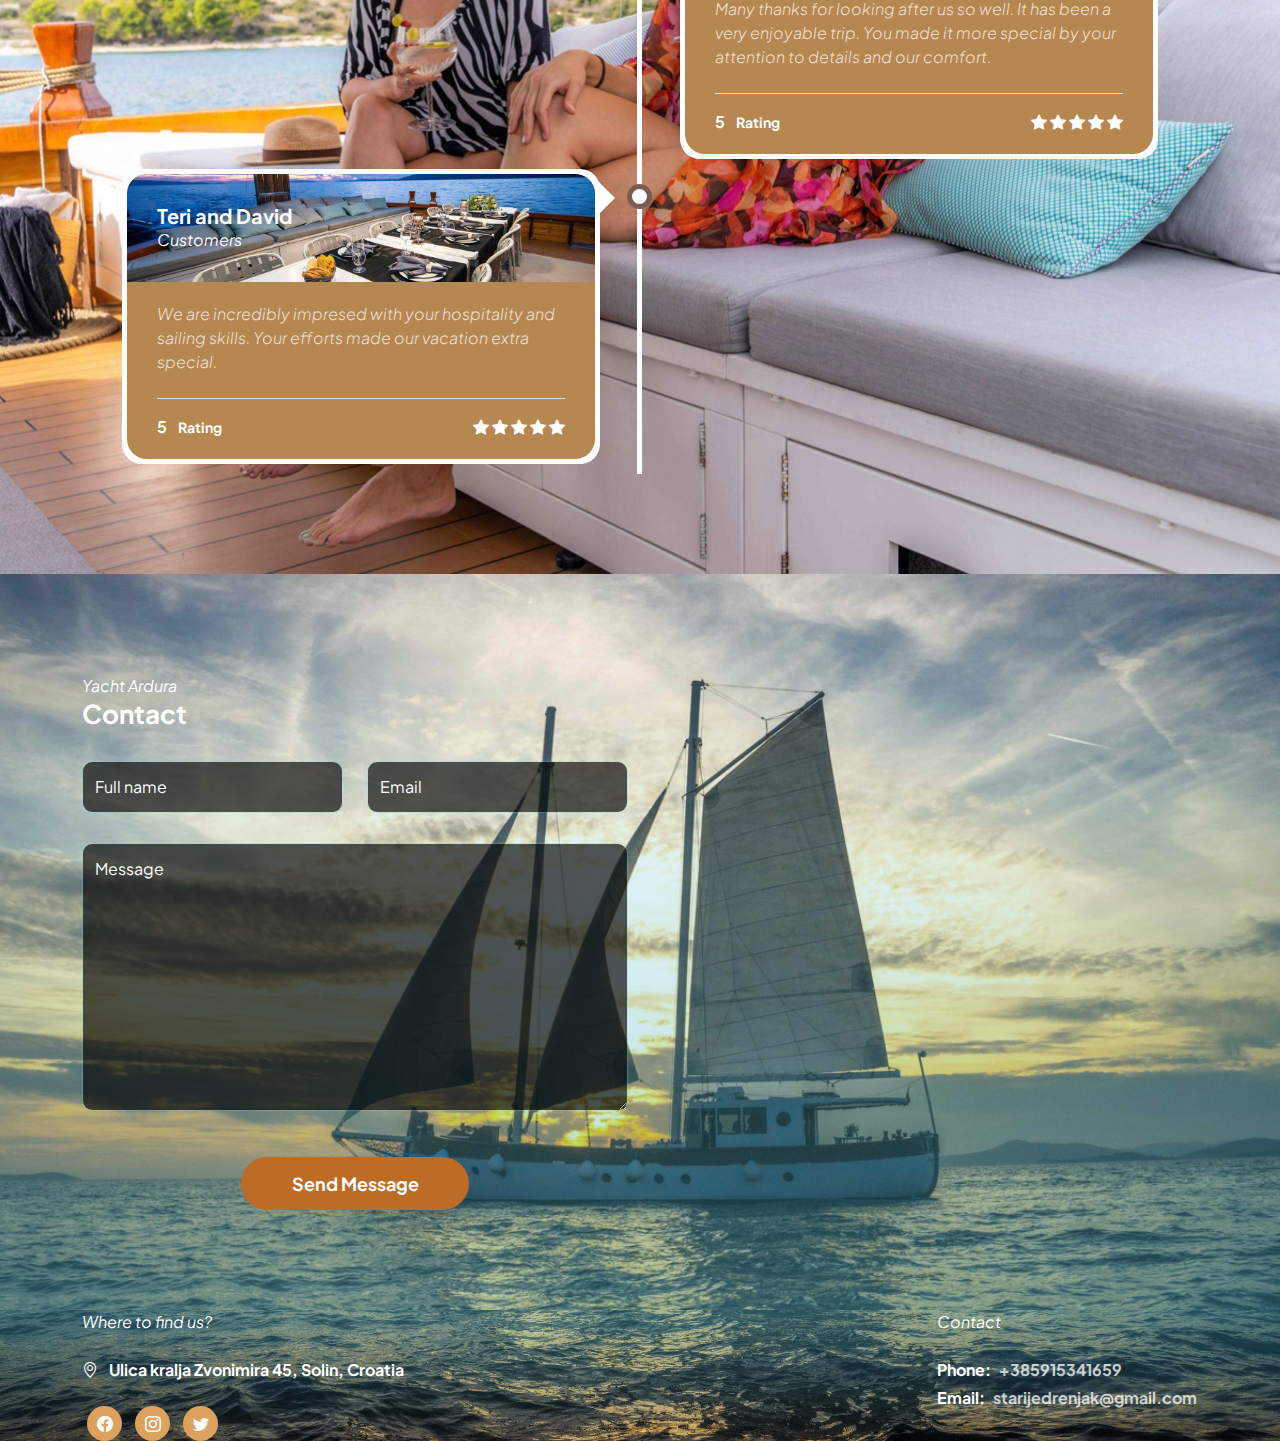
==== commit cd88efcf: "Update index.html" ====
--- a/index.html
+++ b/index.html
@@ -154,7 +154,7 @@
                                         <div class="d-flex mt-auto mb-3">
                                             <h3 class="text-white mb-0">Accomodation</h3>
                                         </div>
-                                        <p class="text-white mb-0">She offers relaxing luxurius cabins with individual bathrooms and opening windows for up to 12 guests across six cabins, including two doubles and four convertible en suites</p>
+                                        <p class="text-white mb-0">She offers relaxing luxurius cabins with individual bathrooms and opening windows for up to 12 guests across six cabins, including two doubles and four convertible en suites.</p>
                                     </div>
                                 </div>
                             </div>
@@ -521,9 +521,10 @@
                                     <div class="menu-block">
                                         <div class="d-flex">
                                             <h6>Cabins</h6>
-                                            <span class="underline"></span>
-                                            <strong class="ms-auto">4 Double or Twin, 2 Double cabins</strong>
-                                        </div>
+                                             <span class="underline"></span>
+                                            <strong class="text-white ms-auto"><del></del></strong>
+                                            <strong class="ms-2">4 Double or Twin, 2 Double</strong>
+                                          </div>
                                         <div class="border-top mt-2 pt-2">
                                      </div>
                                     </div>
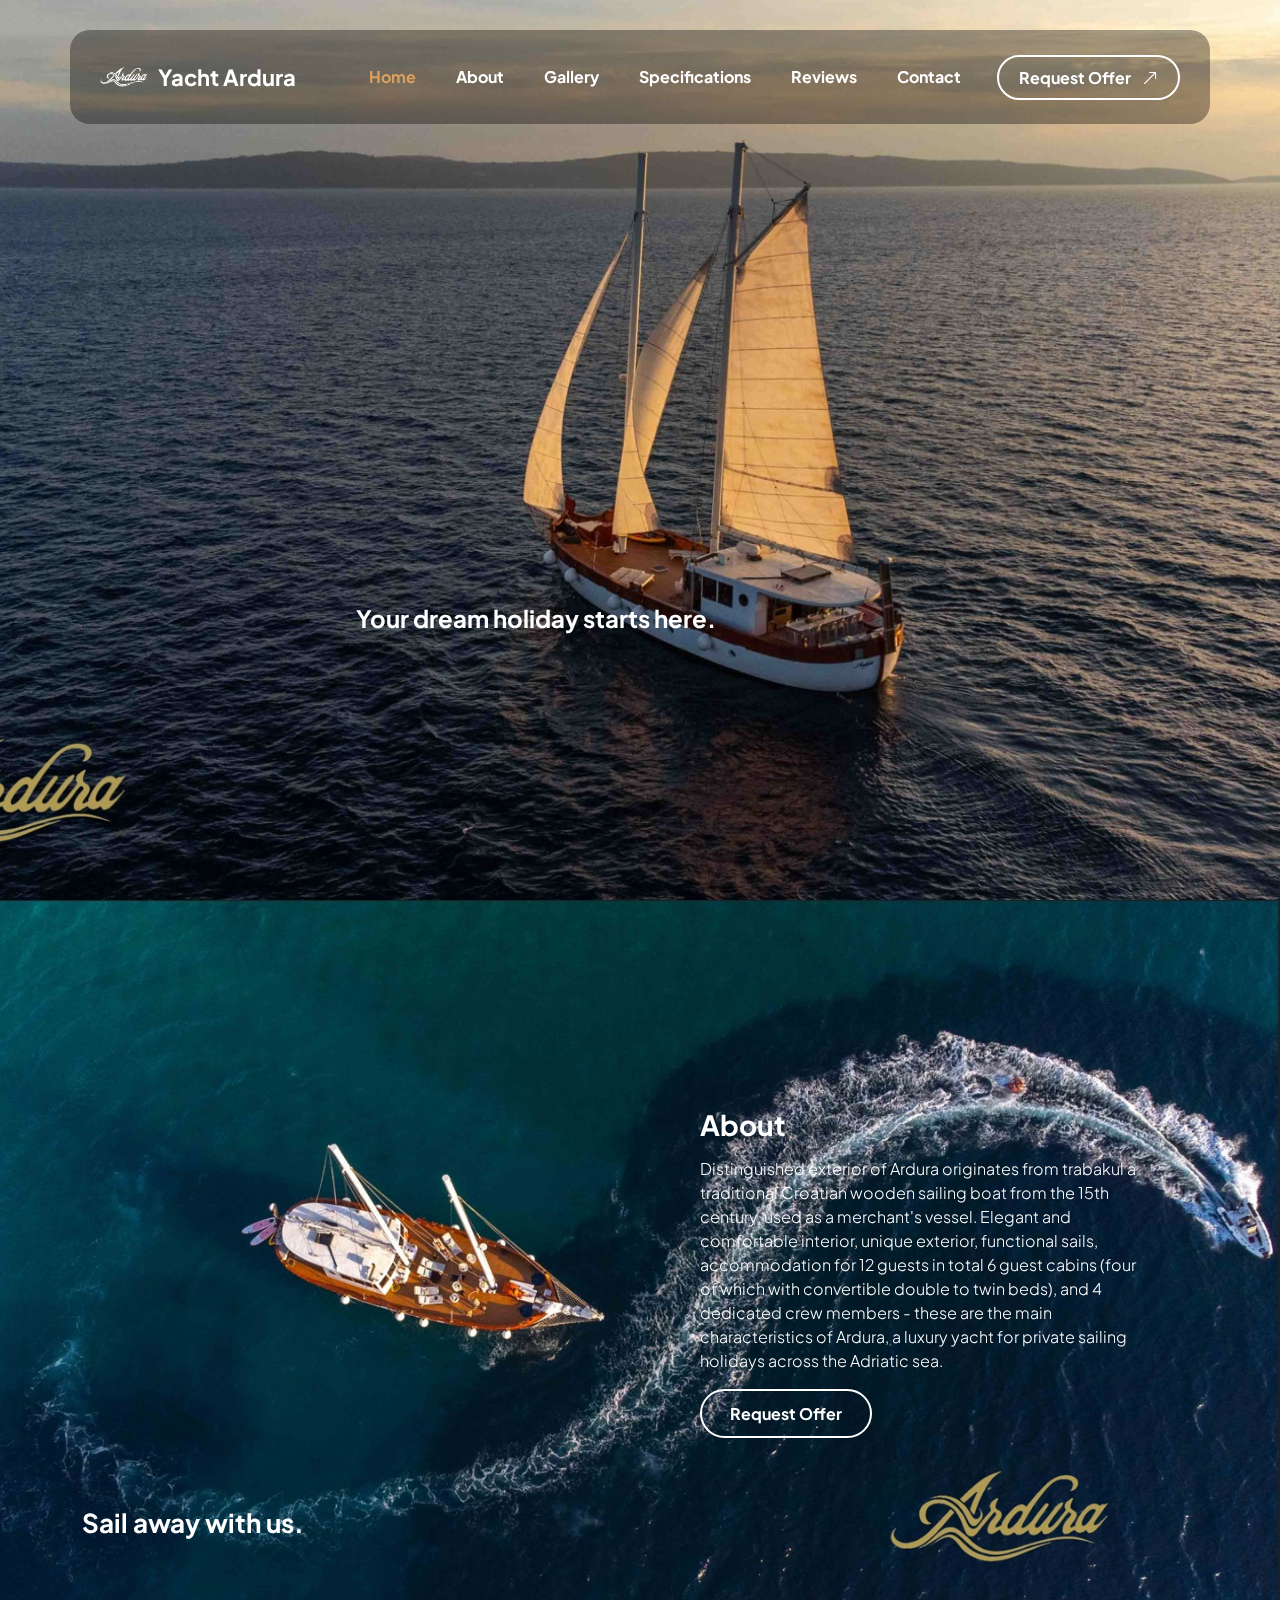
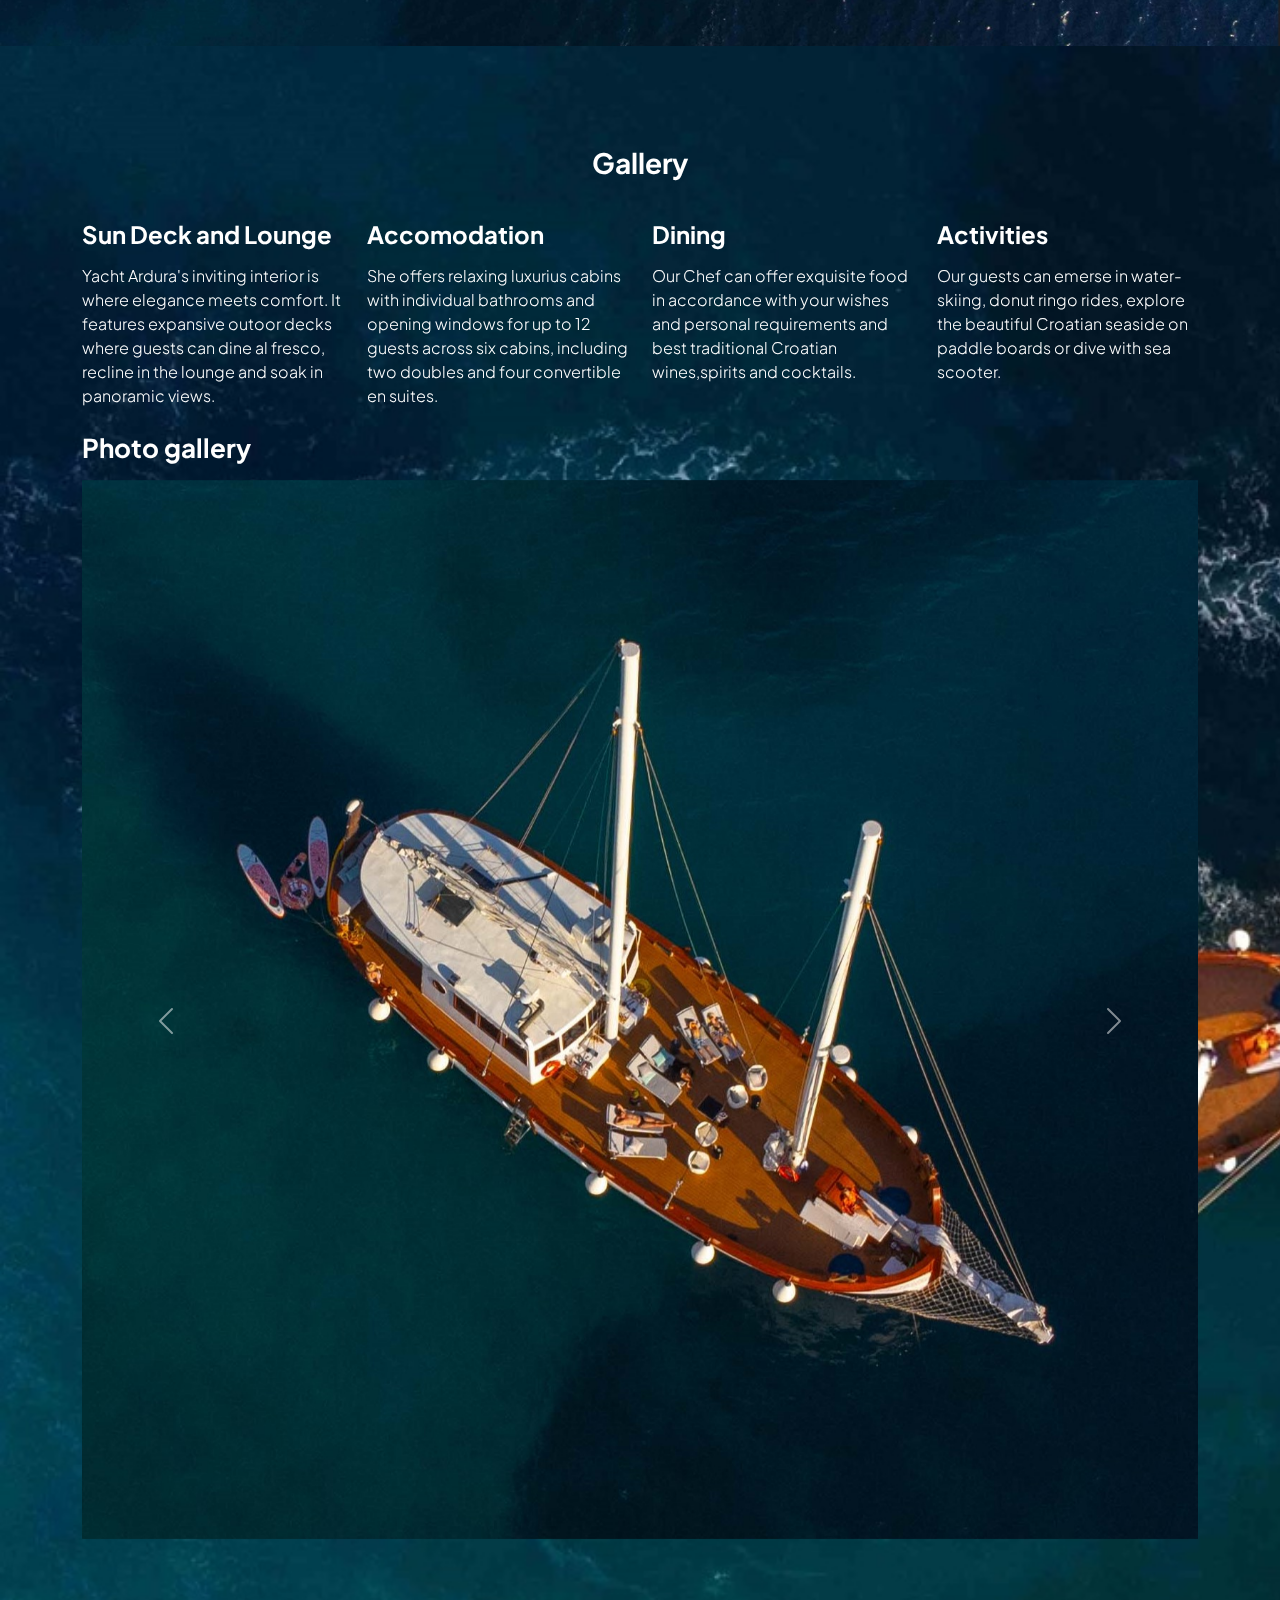
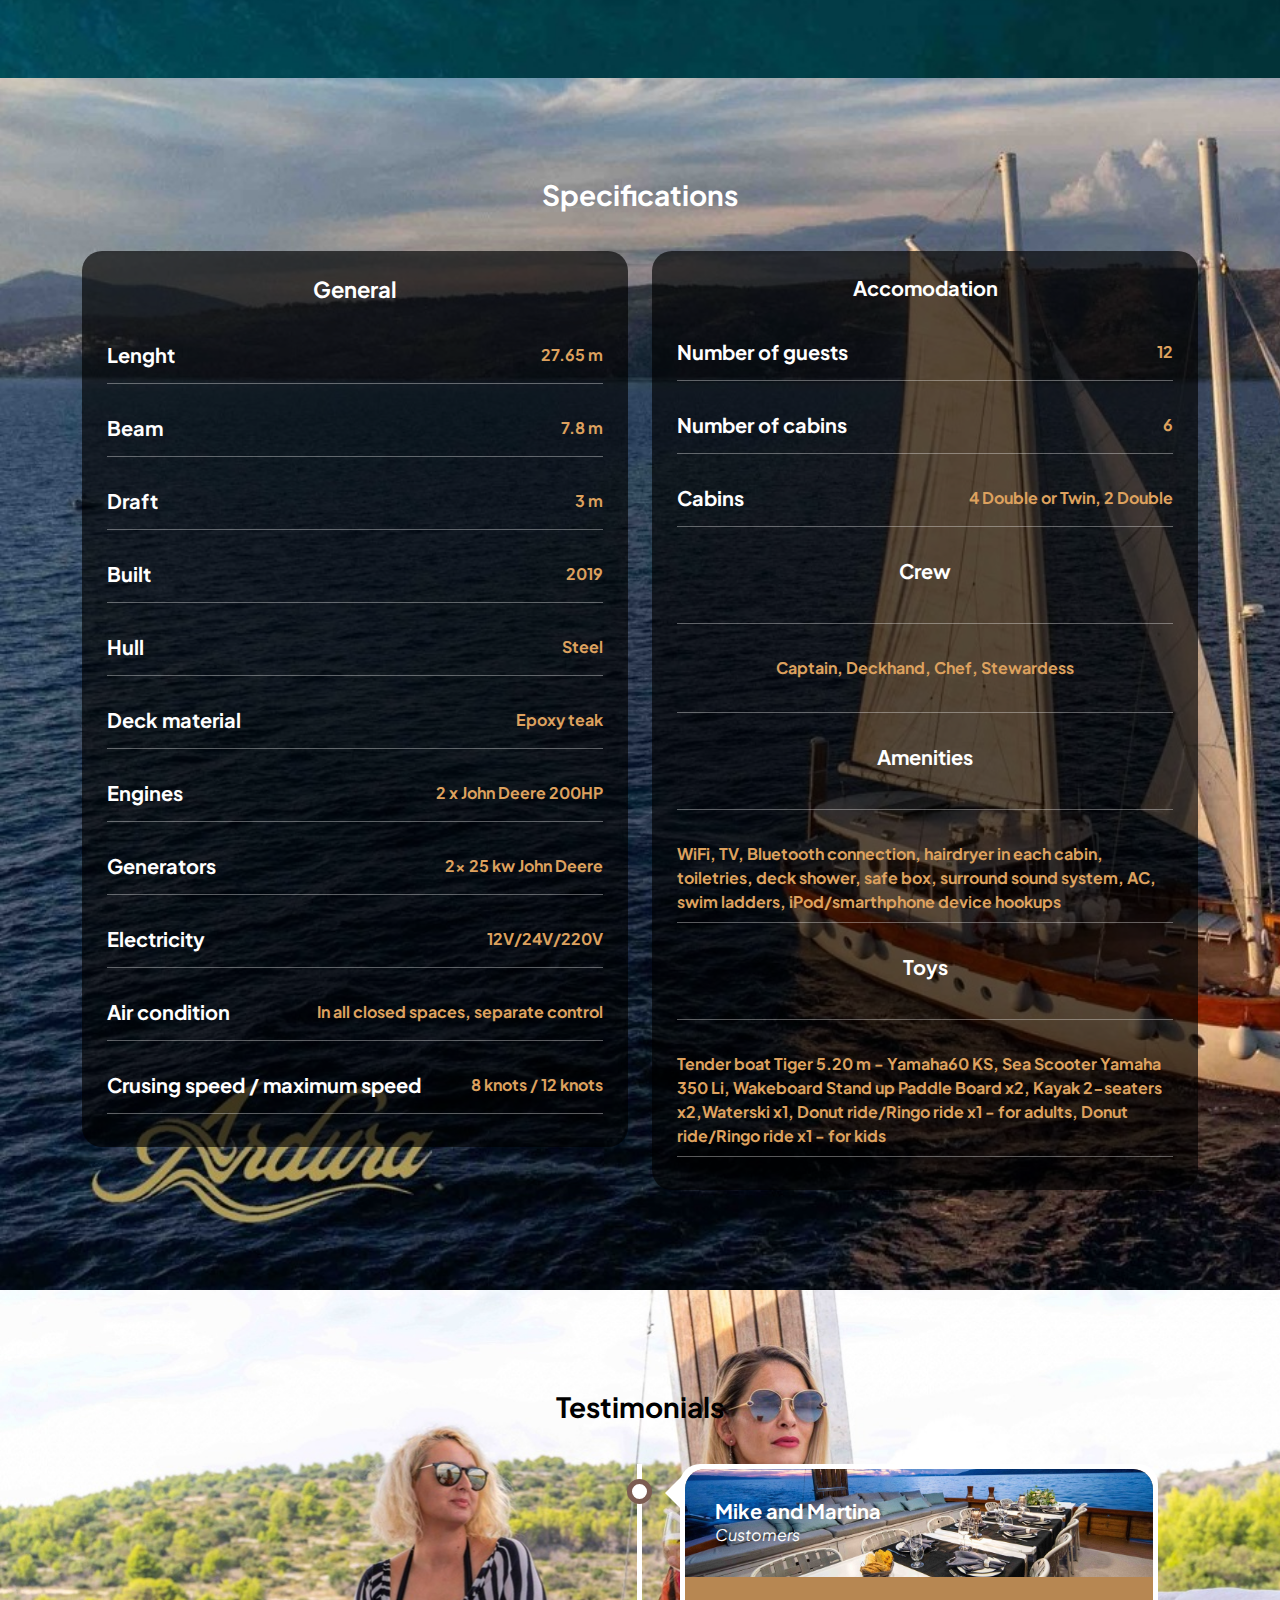
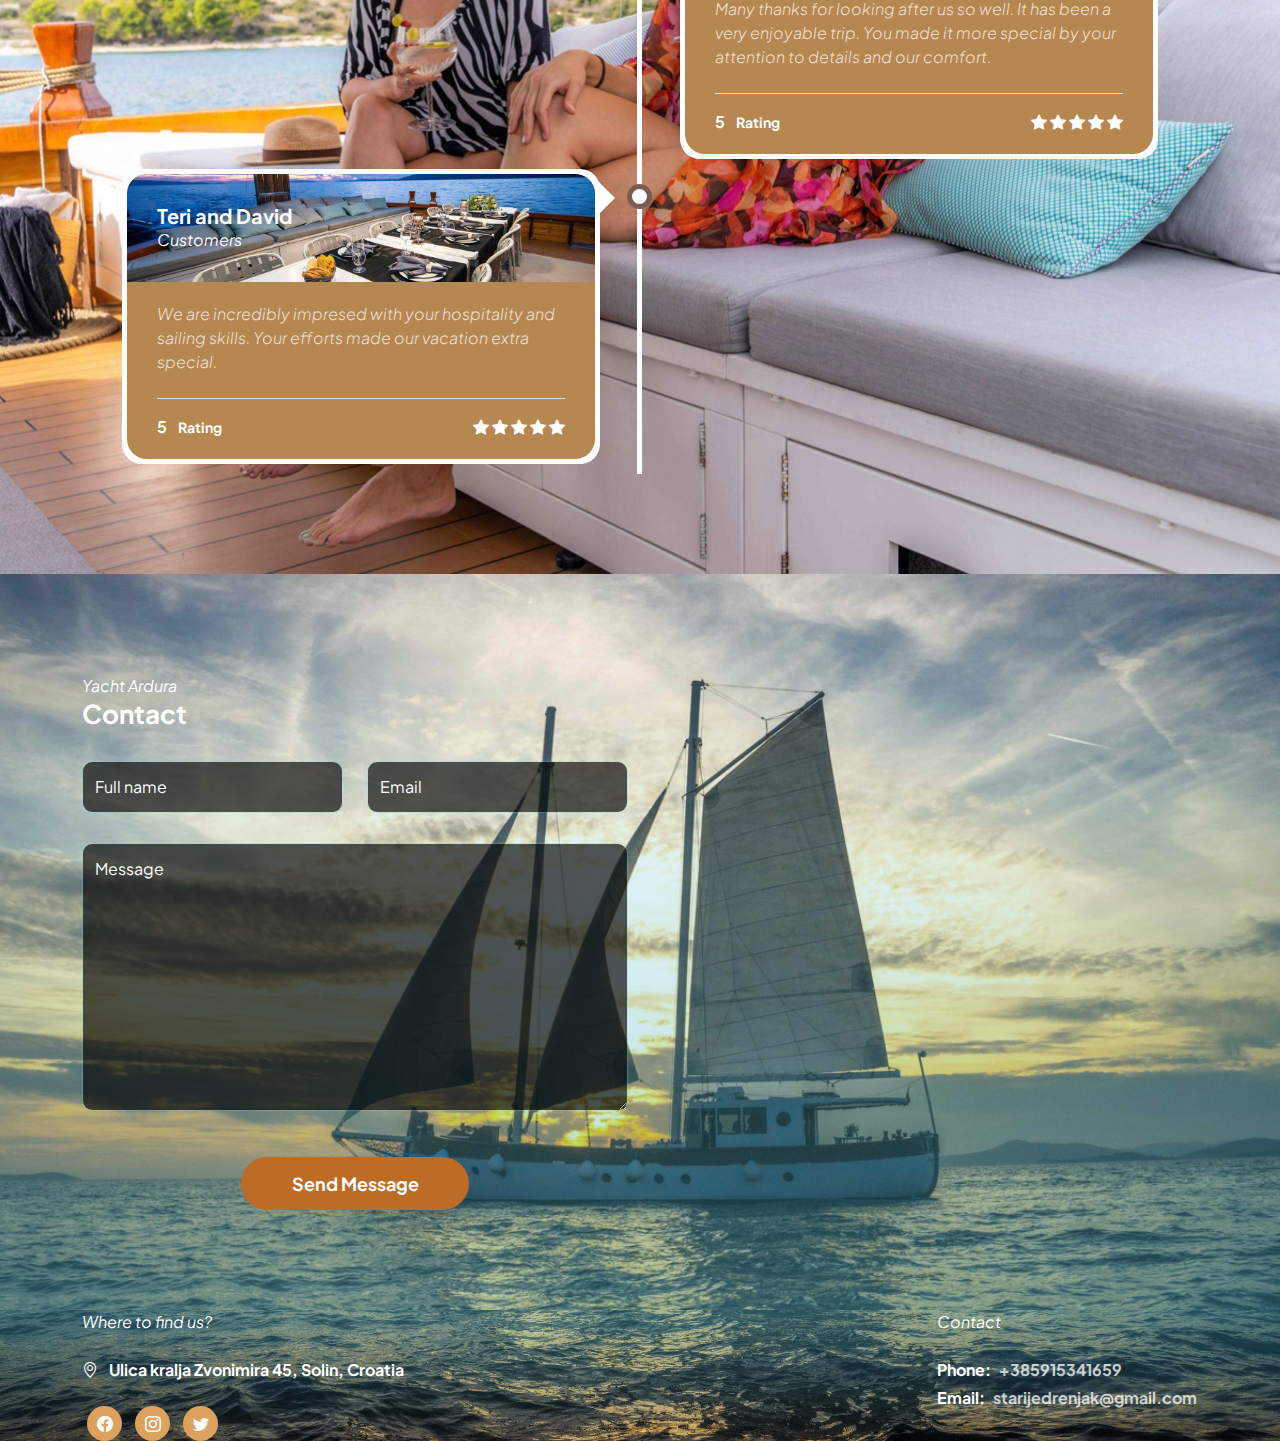
==== commit b871ec4b: "Update index.html" ====
--- a/index.html
+++ b/index.html
@@ -560,7 +560,7 @@
                                     <div class="menu-block">
                                         <div class="d-flex">
                                             <span class="underline"></span>
-                                            <strong class="ms-auto"> WiFi, TV, Bluetooth conection, hairdryer in each cabin, toiletries, deck shower, safe box, surround sound system, AC, swim ladders, iPod/smarthphone device hookups</strong>
+                                            <strong class="ms-auto"> WiFi, TV, Bluetooth connection, hairdryer in each cabin, toiletries, deck shower, safe box, surround sound system, AC, swim ladders, iPod/smarthphone device hookups</strong>
                                         </div>
                                         <div class="border-top mt-2 pt-2">
                                      </div>
